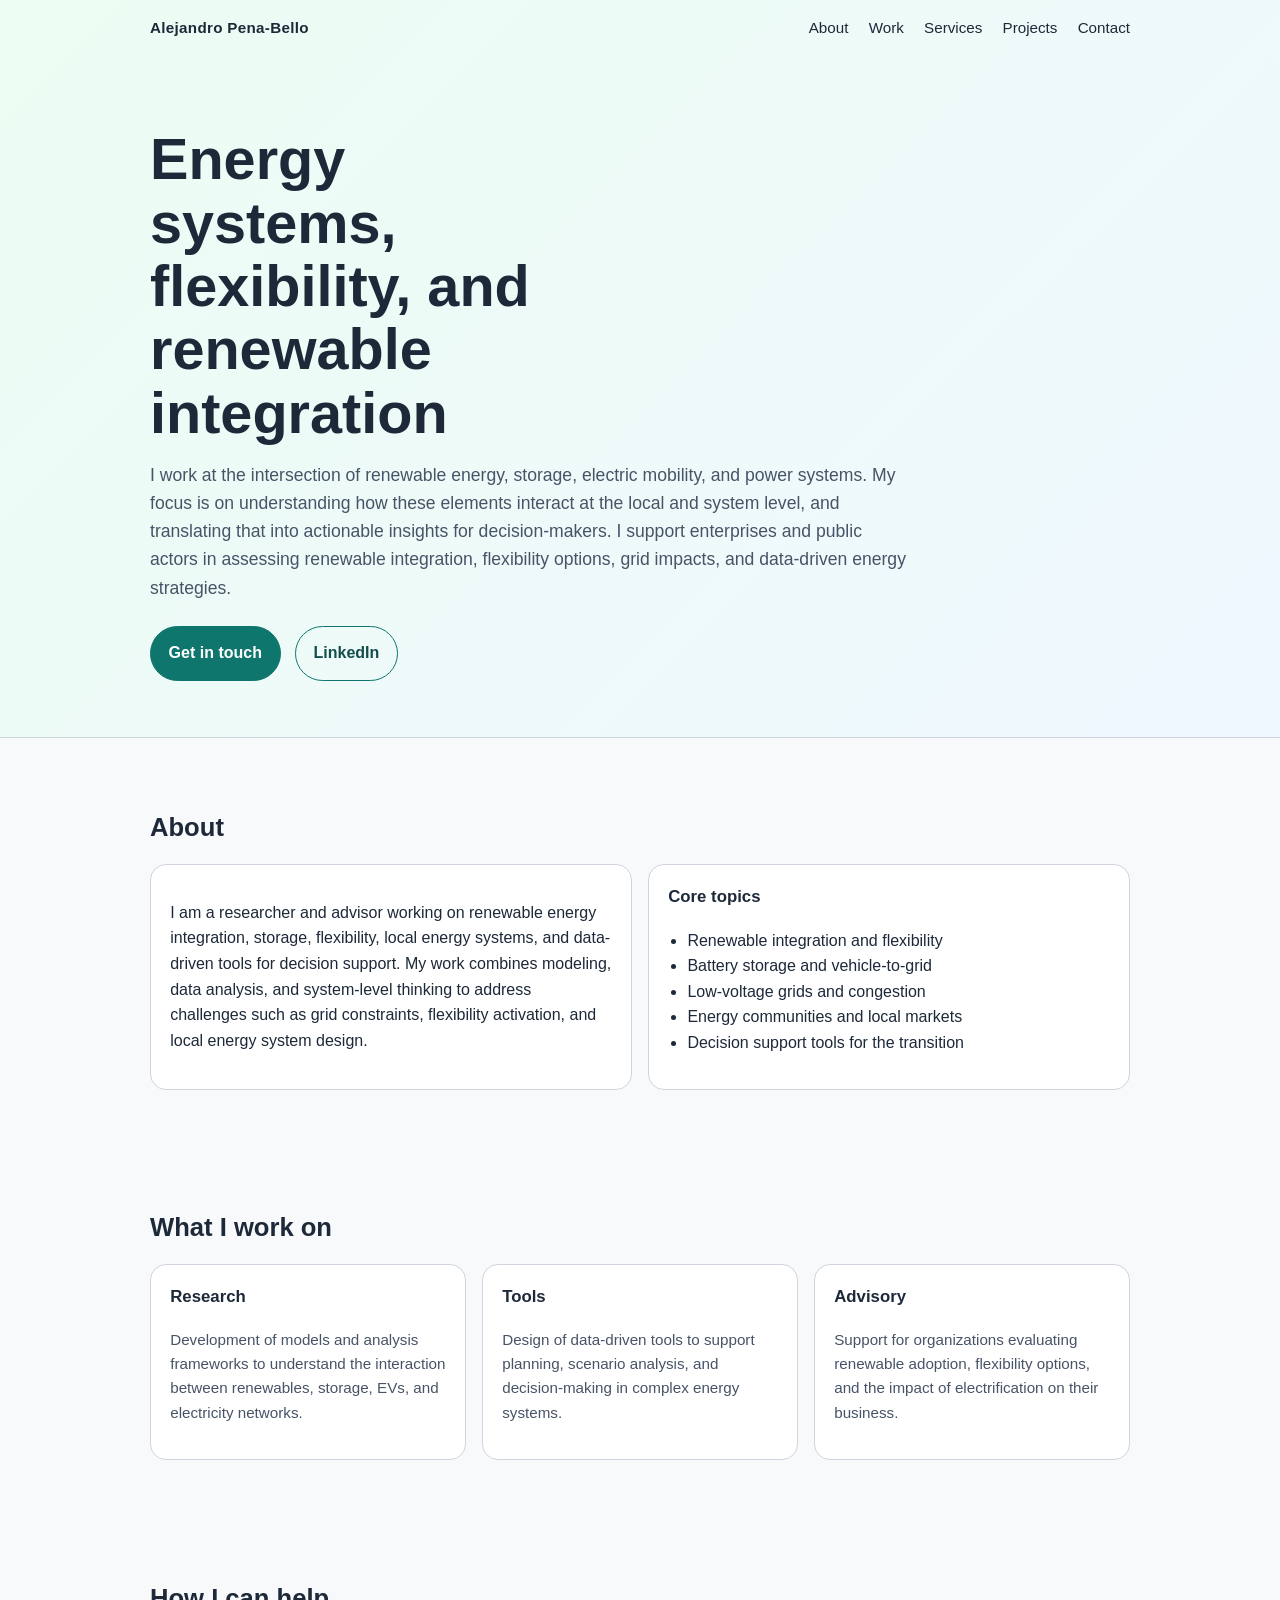
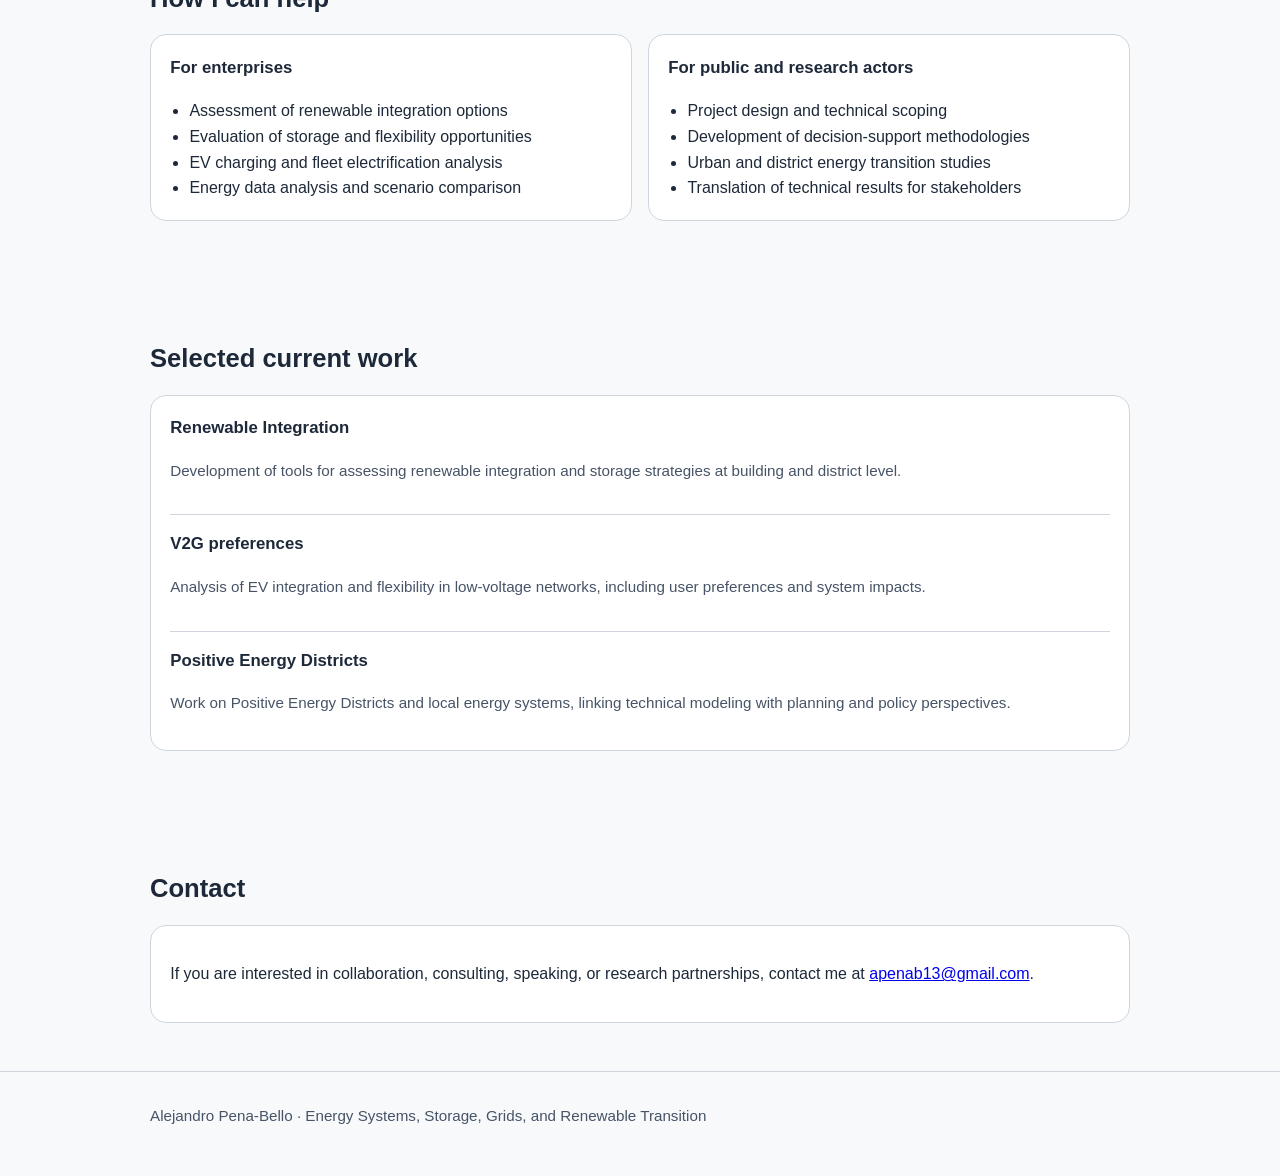
==== index.html @ ea843ada "Update homepage with professional positioning" ====
<!DOCTYPE html>
<html lang="en">
<head>
  <meta charset="UTF-8" />
  <meta name="viewport" content="width=device-width, initial-scale=1.0" />
  <title>Alejandro Pena-Bello | Energy Systems & Renewable Transition</title>
  <meta name="description" content="Research, advisory, and consulting on renewable energy systems, storage, flexibility, and grid integration." />
  <style>
    :root {
      --bg: #f7f9fb;
      --text: #1d2939;
      --muted: #475467;
      --line: #d0d5dd;
      --card: #ffffff;
      --accent: #0f766e;
      --accent-2: #134e4a;
      --max: 980px;
    }
    * { box-sizing: border-box; }
    body {
      margin: 0;
      font-family: Arial, Helvetica, sans-serif;
      background: var(--bg);
      color: var(--text);
      line-height: 1.6;
    }
    .wrap {
      width: min(var(--max), calc(100% - 2rem));
      margin: 0 auto;
    }
    header {
      background: linear-gradient(135deg, #ecfdf3 0%, #eff8ff 100%);
      border-bottom: 1px solid var(--line);
    }
    nav {
      display: flex;
      justify-content: space-between;
      align-items: center;
      padding: 1rem 0;
      font-size: 0.95rem;
    }
    nav a {
      color: var(--text);
      text-decoration: none;
      margin-left: 1rem;
    }
    .brand {
      font-weight: 700;
      letter-spacing: 0.02em;
    }
    .hero {
      padding: 4.5rem 0 3.5rem;
    }
    .hero h1 {
      font-size: clamp(2rem, 5vw, 3.6rem);
      line-height: 1.1;
      margin: 0 0 1rem;
      max-width: 12ch;
    }
    .hero p {
      font-size: 1.1rem;
      max-width: 760px;
      color: var(--muted);
      margin: 0 0 1.5rem;
    }
    .cta {
      display: flex;
      gap: 0.9rem;
      flex-wrap: wrap;
    }
    .btn {
      display: inline-block;
      padding: 0.85rem 1.1rem;
      border-radius: 999px;
      text-decoration: none;
      border: 1px solid var(--accent);
      font-weight: 600;
    }
    .btn.primary {
      background: var(--accent);
      color: white;
    }
    .btn.secondary {
      color: var(--accent-2);
      background: transparent;
    }
    section {
      padding: 3rem 0;
    }
    h2 {
      font-size: 1.6rem;
      margin-bottom: 1rem;
    }
    .grid {
      display: grid;
      gap: 1rem;
    }
    .grid-3 {
      grid-template-columns: repeat(auto-fit, minmax(230px, 1fr));
    }
    .grid-2 {
      grid-template-columns: repeat(auto-fit, minmax(280px, 1fr));
    }
    .card {
      background: var(--card);
      border: 1px solid var(--line);
      border-radius: 16px;
      padding: 1.2rem;
    }
    .card h3 {
      margin-top: 0;
      font-size: 1.05rem;
    }
    .small {
      color: var(--muted);
      font-size: 0.95rem;
    }
    ul {
      padding-left: 1.2rem;
      margin: 0.6rem 0 0;
    }
    .project {
      padding-bottom: 1rem;
      border-bottom: 1px solid var(--line);
      margin-bottom: 1rem;
    }
    .project:last-child {
      border-bottom: none;
      margin-bottom: 0;
      padding-bottom: 0;
    }
    footer {
      border-top: 1px solid var(--line);
      padding: 2rem 0 3rem;
      color: var(--muted);
      font-size: 0.95rem;
    }
    @media (max-width: 640px) {
      nav {
        flex-direction: column;
        align-items: flex-start;
        gap: 0.5rem;
      }
      nav a {
        margin-left: 0;
        margin-right: 1rem;
      }
    }
  </style>
</head>
<body>
  <header>
    <div class="wrap">
      <nav>
        <div class="brand">Alejandro Pena-Bello</div>
        <div>
          <a href="#about">About</a>
          <a href="#work">Work</a>
          <a href="#services">Services</a>
          <a href="#projects">Projects</a>
          <a href="#contact">Contact</a>
        </div>
      </nav>
      <div class="hero">
        <h1>Energy systems, flexibility, and renewable integration</h1>
        <p>
          I work at the intersection of renewable energy, storage, electric mobility, and power systems. 
          My focus is on understanding how these elements interact at the local and system level, 
          and translating that into actionable insights for decision-makers. I support enterprises 
          and public actors in assessing renewable integration, flexibility options, grid impacts, 
          and data-driven energy strategies.
        </p>
        <div class="cta">
          <a class="btn primary" href="mailto:apenab13@gmail.com">Get in touch</a>
          <a class="btn secondary" href="https://www.linkedin.com" target="_blank" rel="noopener noreferrer">LinkedIn</a>
        </div>
      </div>
    </div>
  </header>

  <main class="wrap">
    <section id="about">
      <h2>About</h2>
      <div class="grid grid-2">
        <div class="card">
          <p>
            I am a researcher and advisor working on renewable energy integration, storage,
            flexibility, local energy systems, and data-driven tools for decision support.
            My work combines modeling, data analysis, and system-level thinking to address 
            challenges such as grid constraints, flexibility activation, and local energy system design.
          </p>
        </div>
        <div class="card">
          <h3>Core topics</h3>
          <ul>
            <li>Renewable integration and flexibility</li>
            <li>Battery storage and vehicle-to-grid</li>
            <li>Low-voltage grids and congestion</li>
            <li>Energy communities and local markets</li>
            <li>Decision support tools for the transition</li>
          </ul>
        </div>
      </div>
    </section>

    <section id="work">
      <h2>What I work on</h2>
      <div class="grid grid-3">
        <div class="card">
          <h3>Research</h3>
          <p class="small">Development of models and analysis frameworks to understand the interaction between renewables, storage, EVs, and electricity networks.</p>
        </div>
        <div class="card">
          <h3>Tools</h3>
          <p class="small">Design of data-driven tools to support planning, scenario analysis, and decision-making in complex energy systems.</p>
        </div>
        <div class="card">
          <h3>Advisory</h3>
          <p class="small">Support for organizations evaluating renewable adoption, flexibility options, and the impact of electrification on their business.</p>
        </div>
      </div>
    </section>

    <section id="services">
      <h2>How I can help</h2>
      <div class="grid grid-2">
        <div class="card">
          <h3>For enterprises</h3>
          <ul>
            <li>Assessment of renewable integration options</li>
            <li>Evaluation of storage and flexibility opportunities  </li>
            <li>EV charging and fleet electrification analysis</li>
            <li>Energy data analysis and scenario comparison </li>
          </ul>
        </div>
        <div class="card">
          <h3>For public and research actors</h3>
          <ul>
            <li>Project design and technical scoping</li>
            <li>Development of decision-support methodologies </li>
            <li>Urban and district energy transition studies</li>
            <li>Translation of technical results for stakeholders  </li>
          </ul>
        </div>
      </div>
    </section>

    <section id="projects">
      <h2>Selected current work</h2>
      <div class="card">
        <div class="project">
          <h3>Renewable Integration</h3>
          <p class="small">Development of tools for assessing renewable integration and storage strategies at building and district level.</p>
        </div>
        <div class="project">
          <h3>V2G preferences</h3>
          <p class="small">Analysis of EV integration and flexibility in low-voltage networks, including user preferences and system impacts.</p>
        </div>
        <div class="project">
          <h3>Positive Energy Districts</h3>
          <p class="small">Work on Positive Energy Districts and local energy systems, linking technical modeling with planning and policy perspectives.</p>
        </div>
      </div>
    </section>

    <section id="contact">
      <h2>Contact</h2>
      <div class="card">
        <p>
          If you are interested in collaboration, consulting, speaking, or research partnerships,
          contact me at <a href="mailto:apenab13@gmail.com">apenab13@gmail.com</a>.
        </p>
      </div>
    </section>
  </main>

  <footer>
    <div class="wrap">
      <div>Alejandro Pena-Bello · Energy Systems, Storage, Grids, and Renewable Transition</div>
    </div>
  </footer>
</body>
</html>
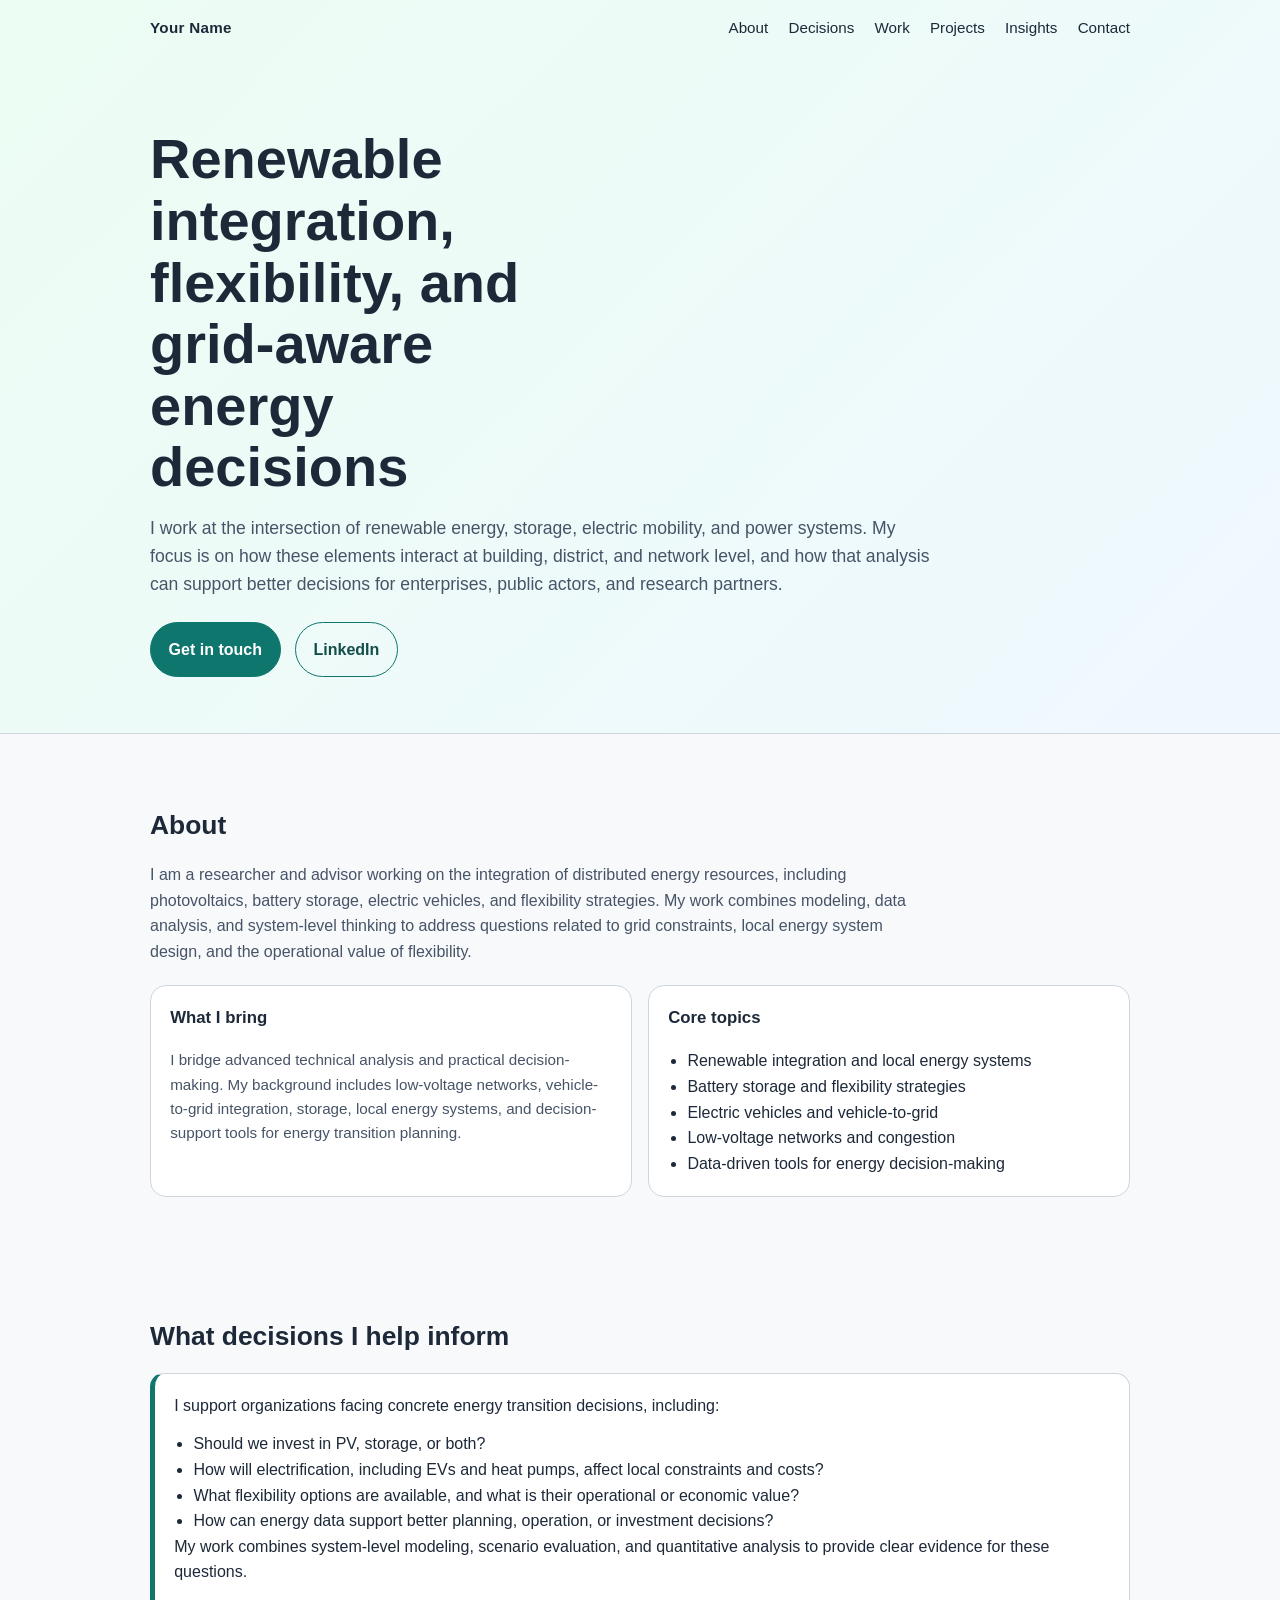
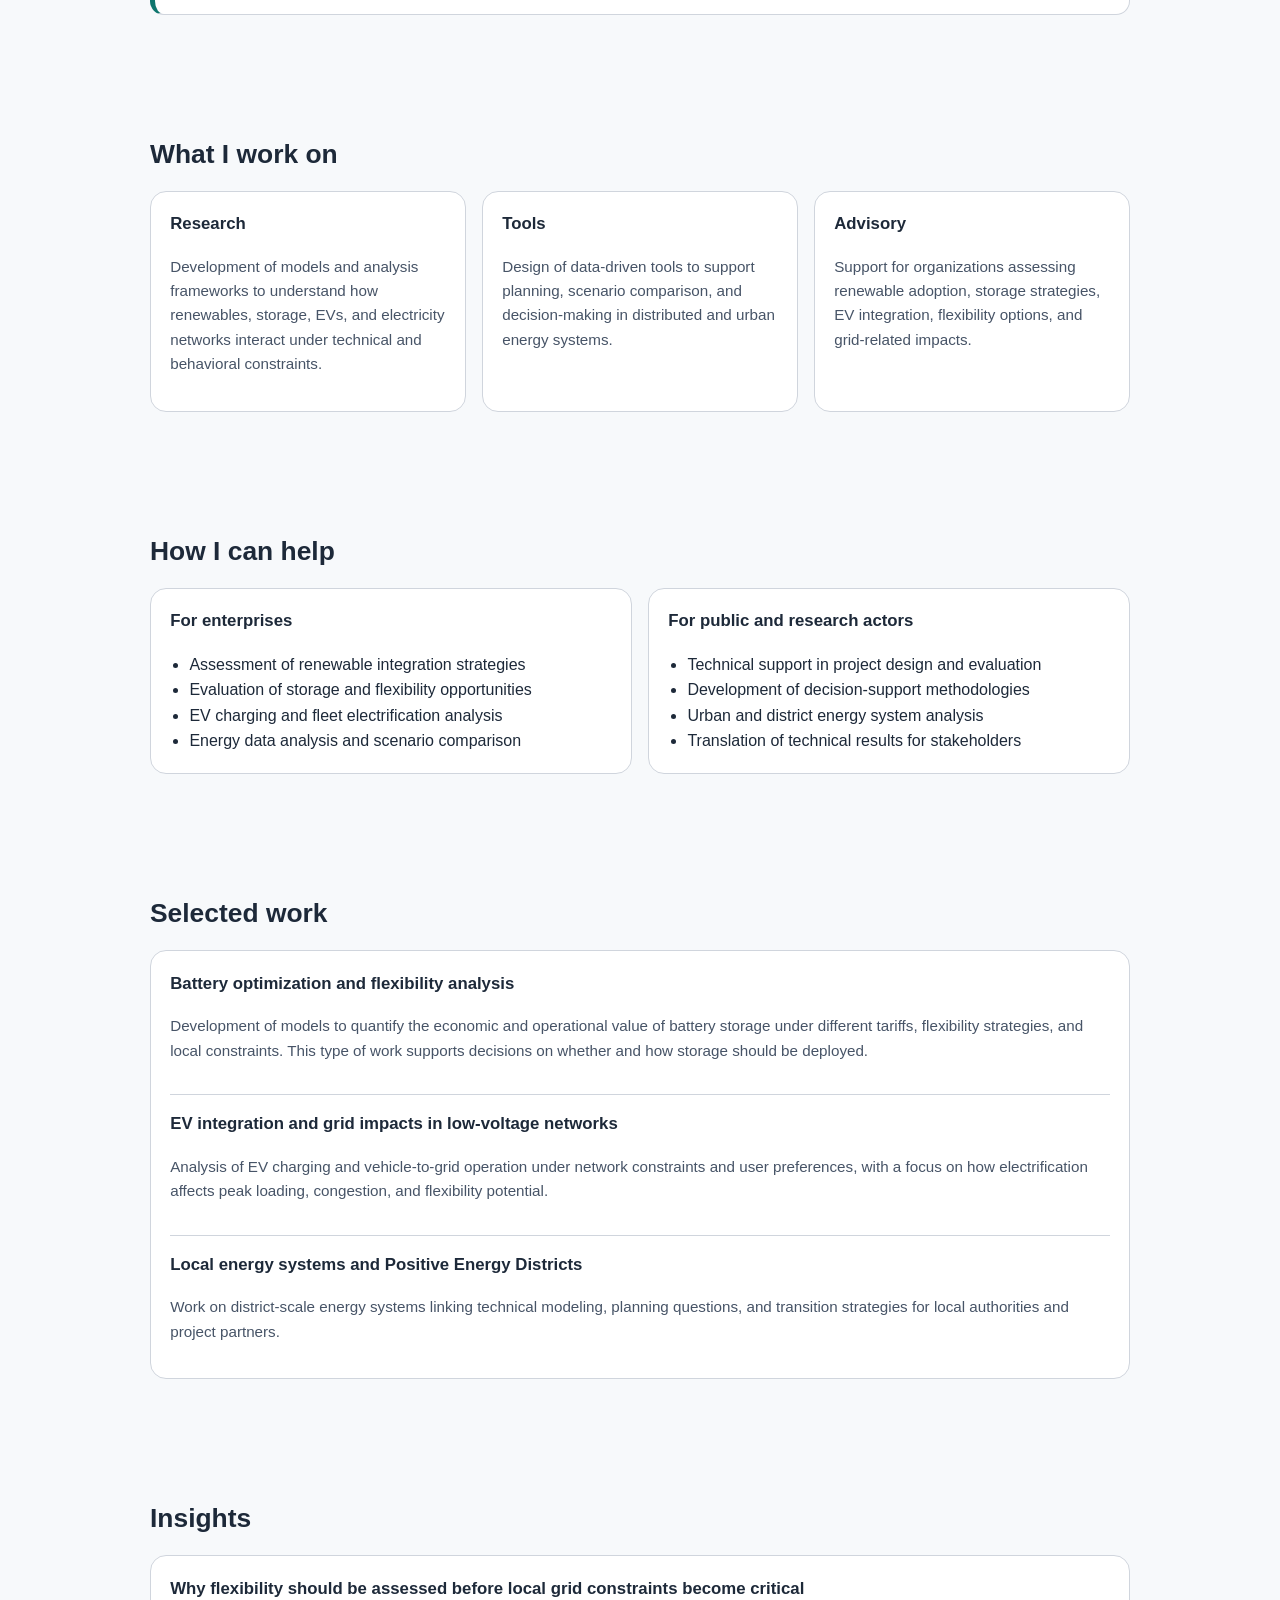
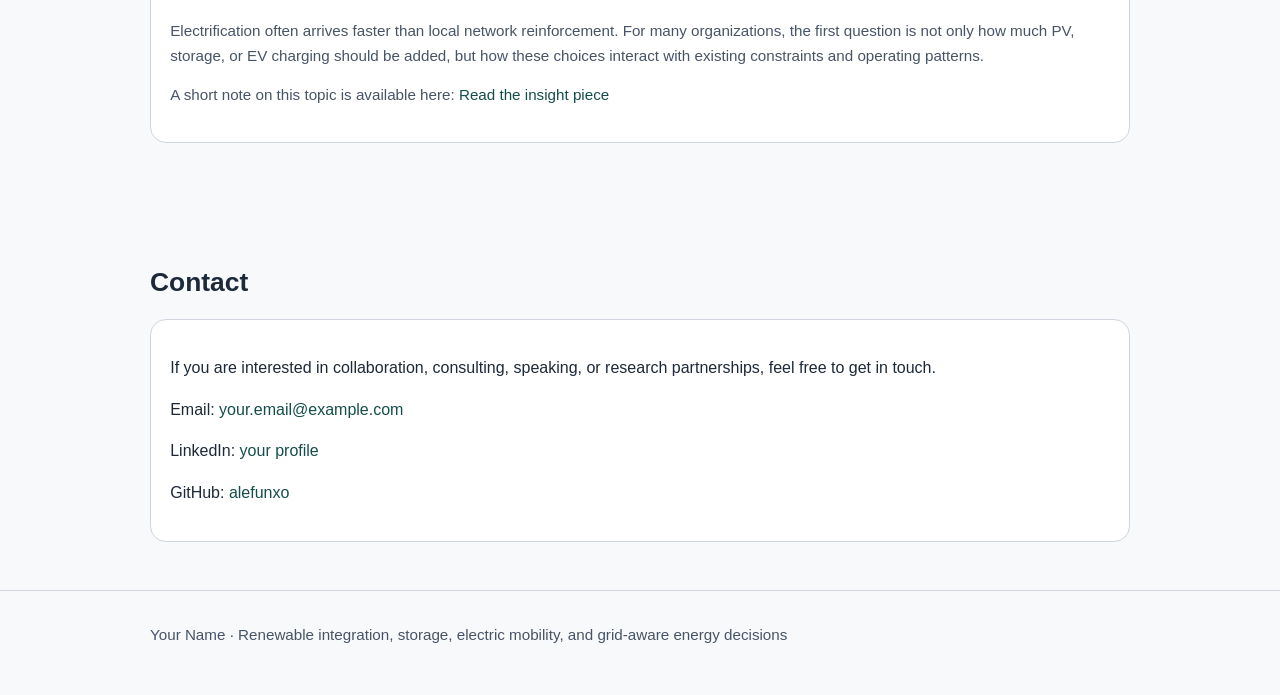
==== commit 924c711e: "Refine homepage and add first insight page" ====
--- a/index.html
+++ b/index.html
@@ -3,8 +3,11 @@
 <head>
   <meta charset="UTF-8" />
   <meta name="viewport" content="width=device-width, initial-scale=1.0" />
-  <title>Alejandro Pena-Bello | Energy Systems & Renewable Transition</title>
-  <meta name="description" content="Research, advisory, and consulting on renewable energy systems, storage, flexibility, and grid integration." />
+  <title>Your Name | Renewable Integration, Flexibility, and Grid-Aware Energy Decisions</title>
+  <meta
+    name="description"
+    content="Research, advisory, and applied analysis on renewable integration, storage, electric mobility, flexibility, and grid-aware energy decisions."
+  />
   <style>
     :root {
       --bg: #f7f9fb;
@@ -17,6 +20,7 @@
       --max: 980px;
     }
     * { box-sizing: border-box; }
+    html { scroll-behavior: smooth; }
     body {
       margin: 0;
       font-family: Arial, Helvetica, sans-serif;
@@ -44,6 +48,7 @@
       text-decoration: none;
       margin-left: 1rem;
     }
+    nav a:hover { color: var(--accent); }
     .brand {
       font-weight: 700;
       letter-spacing: 0.02em;
@@ -52,14 +57,14 @@
       padding: 4.5rem 0 3.5rem;
     }
     .hero h1 {
-      font-size: clamp(2rem, 5vw, 3.6rem);
+      font-size: clamp(2rem, 5vw, 3.5rem);
       line-height: 1.1;
       margin: 0 0 1rem;
-      max-width: 12ch;
+      max-width: 13ch;
     }
     .hero p {
       font-size: 1.1rem;
-      max-width: 760px;
+      max-width: 780px;
       color: var(--muted);
       margin: 0 0 1.5rem;
     }
@@ -75,21 +80,34 @@
       text-decoration: none;
       border: 1px solid var(--accent);
       font-weight: 600;
+      transition: 0.2s ease;
     }
     .btn.primary {
       background: var(--accent);
       color: white;
     }
+    .btn.primary:hover {
+      background: var(--accent-2);
+      border-color: var(--accent-2);
+    }
     .btn.secondary {
       color: var(--accent-2);
       background: transparent;
     }
+    .btn.secondary:hover {
+      background: #ecfdf3;
+    }
     section {
       padding: 3rem 0;
     }
     h2 {
-      font-size: 1.6rem;
+      font-size: 1.65rem;
       margin-bottom: 1rem;
+    }
+    .intro {
+      max-width: 760px;
+      color: var(--muted);
+      margin-bottom: 1.25rem;
     }
     .grid {
       display: grid;
@@ -128,6 +146,30 @@
       border-bottom: none;
       margin-bottom: 0;
       padding-bottom: 0;
+    }
+    .highlight-box {
+      background: #ffffff;
+      border: 1px solid var(--line);
+      border-left: 5px solid var(--accent);
+      border-radius: 14px;
+      padding: 1.2rem 1.2rem 1rem;
+    }
+    .highlight-box p {
+      margin-top: 0;
+      margin-bottom: 0.8rem;
+    }
+    .contact-list a,
+    .project a,
+    .card a,
+    footer a {
+      color: var(--accent-2);
+      text-decoration: none;
+    }
+    .contact-list a:hover,
+    .project a:hover,
+    .card a:hover,
+    footer a:hover {
+      text-decoration: underline;
     }
     footer {
       border-top: 1px solid var(--line);
@@ -152,27 +194,27 @@
   <header>
     <div class="wrap">
       <nav>
-        <div class="brand">Alejandro Pena-Bello</div>
+        <div class="brand">Your Name</div>
         <div>
           <a href="#about">About</a>
+          <a href="#decisions">Decisions</a>
           <a href="#work">Work</a>
-          <a href="#services">Services</a>
           <a href="#projects">Projects</a>
+          <a href="#insights">Insights</a>
           <a href="#contact">Contact</a>
         </div>
       </nav>
+
       <div class="hero">
-        <h1>Energy systems, flexibility, and renewable integration</h1>
+        <h1>Renewable integration, flexibility, and grid-aware energy decisions</h1>
         <p>
-          I work at the intersection of renewable energy, storage, electric mobility, and power systems. 
-          My focus is on understanding how these elements interact at the local and system level, 
-          and translating that into actionable insights for decision-makers. I support enterprises 
-          and public actors in assessing renewable integration, flexibility options, grid impacts, 
-          and data-driven energy strategies.
+          I work at the intersection of renewable energy, storage, electric mobility, and power systems.
+          My focus is on how these elements interact at building, district, and network level, and how
+          that analysis can support better decisions for enterprises, public actors, and research partners.
         </p>
         <div class="cta">
-          <a class="btn primary" href="mailto:apenab13@gmail.com">Get in touch</a>
-          <a class="btn secondary" href="https://www.linkedin.com" target="_blank" rel="noopener noreferrer">LinkedIn</a>
+          <a class="btn primary" href="mailto:your.email@example.com">Get in touch</a>
+          <a class="btn secondary" href="https://www.linkedin.com/" target="_blank" rel="noopener noreferrer">LinkedIn</a>
         </div>
       </div>
     </div>
@@ -181,25 +223,48 @@
   <main class="wrap">
     <section id="about">
       <h2>About</h2>
+      <p class="intro">
+        I am a researcher and advisor working on the integration of distributed energy resources,
+        including photovoltaics, battery storage, electric vehicles, and flexibility strategies.
+        My work combines modeling, data analysis, and system-level thinking to address questions
+        related to grid constraints, local energy system design, and the operational value of flexibility.
+      </p>
       <div class="grid grid-2">
         <div class="card">
-          <p>
-            I am a researcher and advisor working on renewable energy integration, storage,
-            flexibility, local energy systems, and data-driven tools for decision support.
-            My work combines modeling, data analysis, and system-level thinking to address 
-            challenges such as grid constraints, flexibility activation, and local energy system design.
+          <h3>What I bring</h3>
+          <p class="small">
+            I bridge advanced technical analysis and practical decision-making. My background includes
+            low-voltage networks, vehicle-to-grid integration, storage, local energy systems, and
+            decision-support tools for energy transition planning.
           </p>
         </div>
         <div class="card">
           <h3>Core topics</h3>
           <ul>
-            <li>Renewable integration and flexibility</li>
-            <li>Battery storage and vehicle-to-grid</li>
-            <li>Low-voltage grids and congestion</li>
-            <li>Energy communities and local markets</li>
-            <li>Decision support tools for the transition</li>
+            <li>Renewable integration and local energy systems</li>
+            <li>Battery storage and flexibility strategies</li>
+            <li>Electric vehicles and vehicle-to-grid</li>
+            <li>Low-voltage networks and congestion</li>
+            <li>Data-driven tools for energy decision-making</li>
           </ul>
         </div>
+      </div>
+    </section>
+
+    <section id="decisions">
+      <h2>What decisions I help inform</h2>
+      <div class="highlight-box">
+        <p>I support organizations facing concrete energy transition decisions, including:</p>
+        <ul>
+          <li>Should we invest in PV, storage, or both?</li>
+          <li>How will electrification, including EVs and heat pumps, affect local constraints and costs?</li>
+          <li>What flexibility options are available, and what is their operational or economic value?</li>
+          <li>How can energy data support better planning, operation, or investment decisions?</li>
+        </ul>
+        <p>
+          My work combines system-level modeling, scenario evaluation, and quantitative analysis to
+          provide clear evidence for these questions.
+        </p>
       </div>
     </section>
 
@@ -208,15 +273,24 @@
       <div class="grid grid-3">
         <div class="card">
           <h3>Research</h3>
-          <p class="small">Development of models and analysis frameworks to understand the interaction between renewables, storage, EVs, and electricity networks.</p>
+          <p class="small">
+            Development of models and analysis frameworks to understand how renewables, storage,
+            EVs, and electricity networks interact under technical and behavioral constraints.
+          </p>
         </div>
         <div class="card">
           <h3>Tools</h3>
-          <p class="small">Design of data-driven tools to support planning, scenario analysis, and decision-making in complex energy systems.</p>
+          <p class="small">
+            Design of data-driven tools to support planning, scenario comparison, and decision-making
+            in distributed and urban energy systems.
+          </p>
         </div>
         <div class="card">
           <h3>Advisory</h3>
-          <p class="small">Support for organizations evaluating renewable adoption, flexibility options, and the impact of electrification on their business.</p>
+          <p class="small">
+            Support for organizations assessing renewable adoption, storage strategies, EV integration,
+            flexibility options, and grid-related impacts.
+          </p>
         </div>
       </div>
     </section>
@@ -227,57 +301,87 @@
         <div class="card">
           <h3>For enterprises</h3>
           <ul>
-            <li>Assessment of renewable integration options</li>
-            <li>Evaluation of storage and flexibility opportunities  </li>
+            <li>Assessment of renewable integration strategies</li>
+            <li>Evaluation of storage and flexibility opportunities</li>
             <li>EV charging and fleet electrification analysis</li>
-            <li>Energy data analysis and scenario comparison </li>
+            <li>Energy data analysis and scenario comparison</li>
           </ul>
         </div>
         <div class="card">
           <h3>For public and research actors</h3>
           <ul>
-            <li>Project design and technical scoping</li>
-            <li>Development of decision-support methodologies </li>
-            <li>Urban and district energy transition studies</li>
-            <li>Translation of technical results for stakeholders  </li>
+            <li>Technical support in project design and evaluation</li>
+            <li>Development of decision-support methodologies</li>
+            <li>Urban and district energy system analysis</li>
+            <li>Translation of technical results for stakeholders</li>
           </ul>
         </div>
       </div>
     </section>
 
     <section id="projects">
-      <h2>Selected current work</h2>
+      <h2>Selected work</h2>
       <div class="card">
         <div class="project">
-          <h3>Renewable Integration</h3>
-          <p class="small">Development of tools for assessing renewable integration and storage strategies at building and district level.</p>
+          <h3>Battery optimization and flexibility analysis</h3>
+          <p class="small">
+            Development of models to quantify the economic and operational value of battery storage
+            under different tariffs, flexibility strategies, and local constraints. This type of work
+            supports decisions on whether and how storage should be deployed.
+          </p>
         </div>
         <div class="project">
-          <h3>V2G preferences</h3>
-          <p class="small">Analysis of EV integration and flexibility in low-voltage networks, including user preferences and system impacts.</p>
+          <h3>EV integration and grid impacts in low-voltage networks</h3>
+          <p class="small">
+            Analysis of EV charging and vehicle-to-grid operation under network constraints and user
+            preferences, with a focus on how electrification affects peak loading, congestion, and
+            flexibility potential.
+          </p>
         </div>
         <div class="project">
-          <h3>Positive Energy Districts</h3>
-          <p class="small">Work on Positive Energy Districts and local energy systems, linking technical modeling with planning and policy perspectives.</p>
-        </div>
+          <h3>Local energy systems and Positive Energy Districts</h3>
+          <p class="small">
+            Work on district-scale energy systems linking technical modeling, planning questions,
+            and transition strategies for local authorities and project partners.
+          </p>
+        </div>
+      </div>
+    </section>
+
+    <section id="insights">
+      <h2>Insights</h2>
+      <div class="card">
+        <h3>Why flexibility should be assessed before local grid constraints become critical</h3>
+        <p class="small">
+          Electrification often arrives faster than local network reinforcement. For many organizations,
+          the first question is not only how much PV, storage, or EV charging should be added, but how
+          these choices interact with existing constraints and operating patterns.
+        </p>
+        <p class="small">
+          A short note on this topic is available here:
+          <a href="insight-grid-flexibility.html">Read the insight piece</a>
+        </p>
       </div>
     </section>
 
     <section id="contact">
       <h2>Contact</h2>
-      <div class="card">
+      <div class="card contact-list">
         <p>
           If you are interested in collaboration, consulting, speaking, or research partnerships,
-          contact me at <a href="mailto:apenab13@gmail.com">apenab13@gmail.com</a>.
-        </p>
+          feel free to get in touch.
+        </p>
+        <p>Email: <a href="mailto:your.email@example.com">your.email@example.com</a></p>
+        <p>LinkedIn: <a href="https://www.linkedin.com/" target="_blank" rel="noopener noreferrer">your profile</a></p>
+        <p>GitHub: <a href="https://github.com/alefunxo" target="_blank" rel="noopener noreferrer">alefunxo</a></p>
       </div>
     </section>
   </main>
 
   <footer>
     <div class="wrap">
-      <div>Alejandro Pena-Bello · Energy Systems, Storage, Grids, and Renewable Transition</div>
+      <div>Your Name · Renewable integration, storage, electric mobility, and grid-aware energy decisions</div>
     </div>
   </footer>
 </body>
-</html>
+</html>
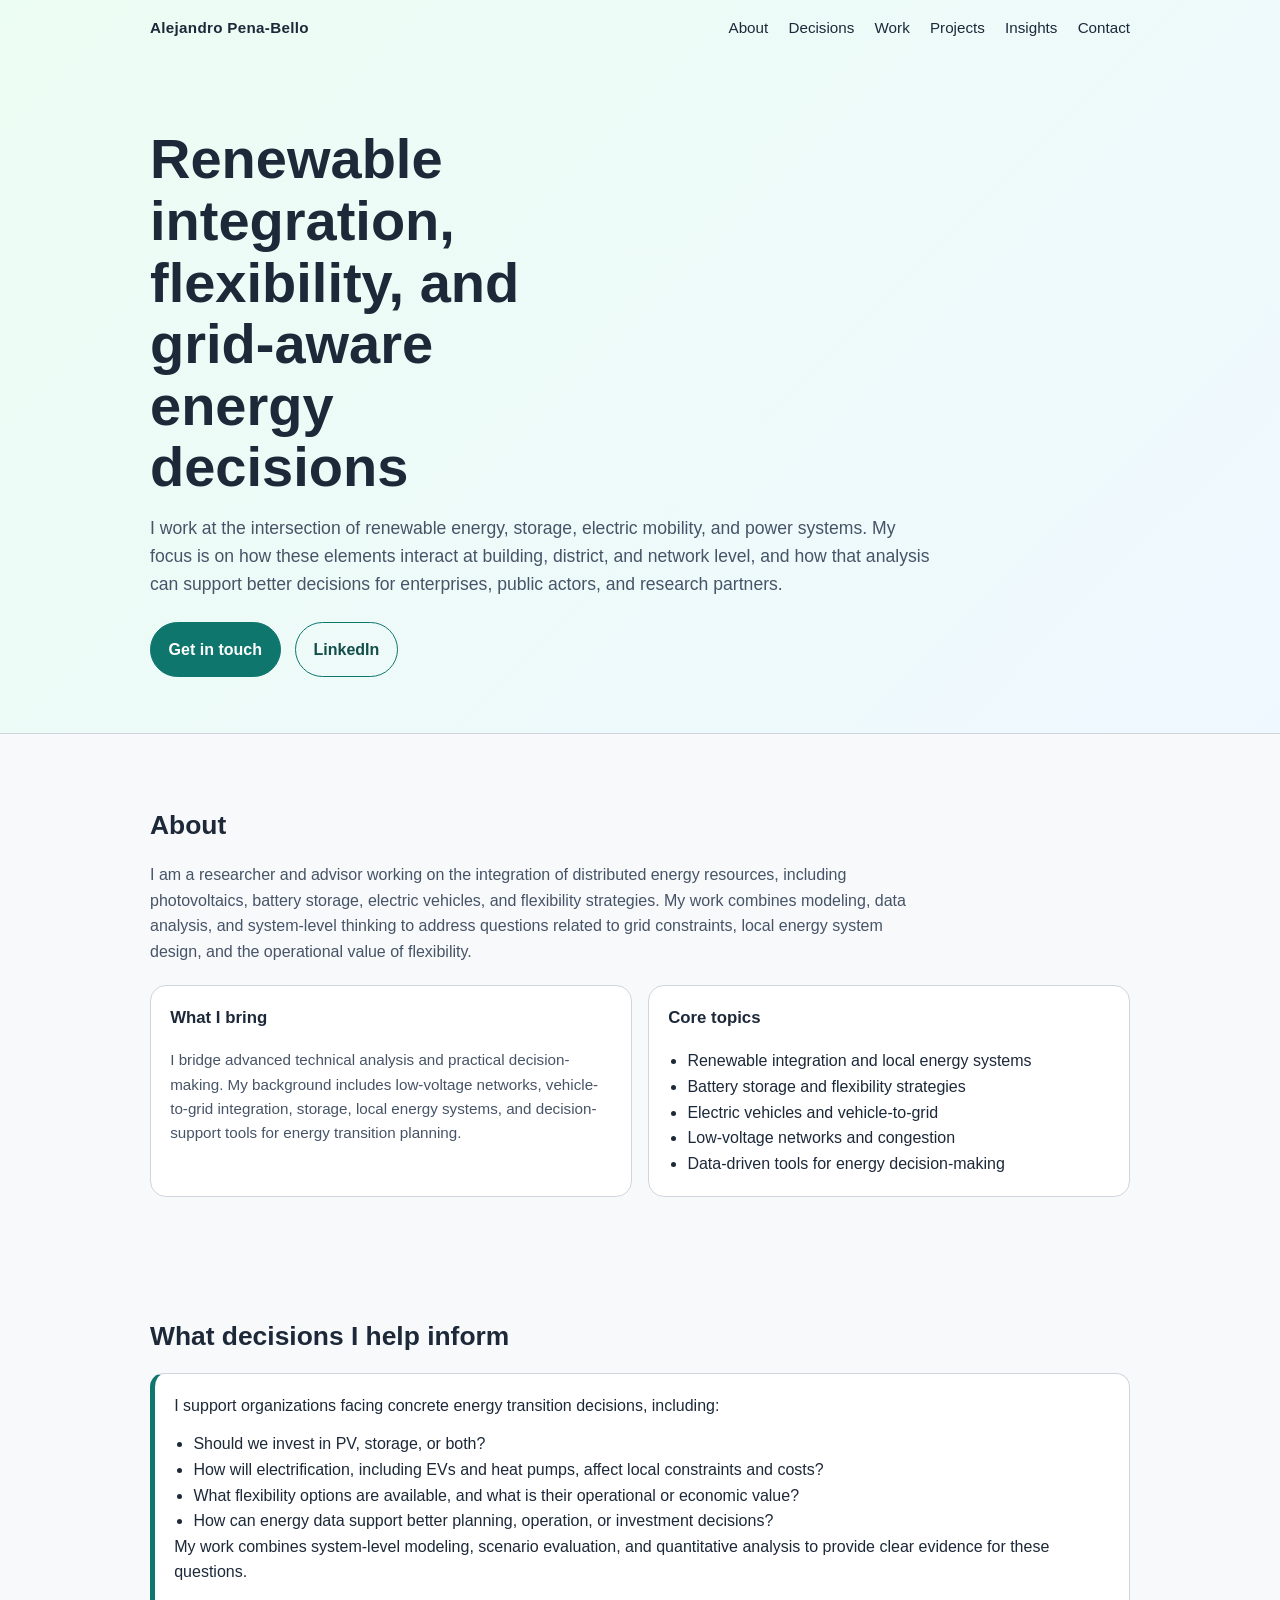
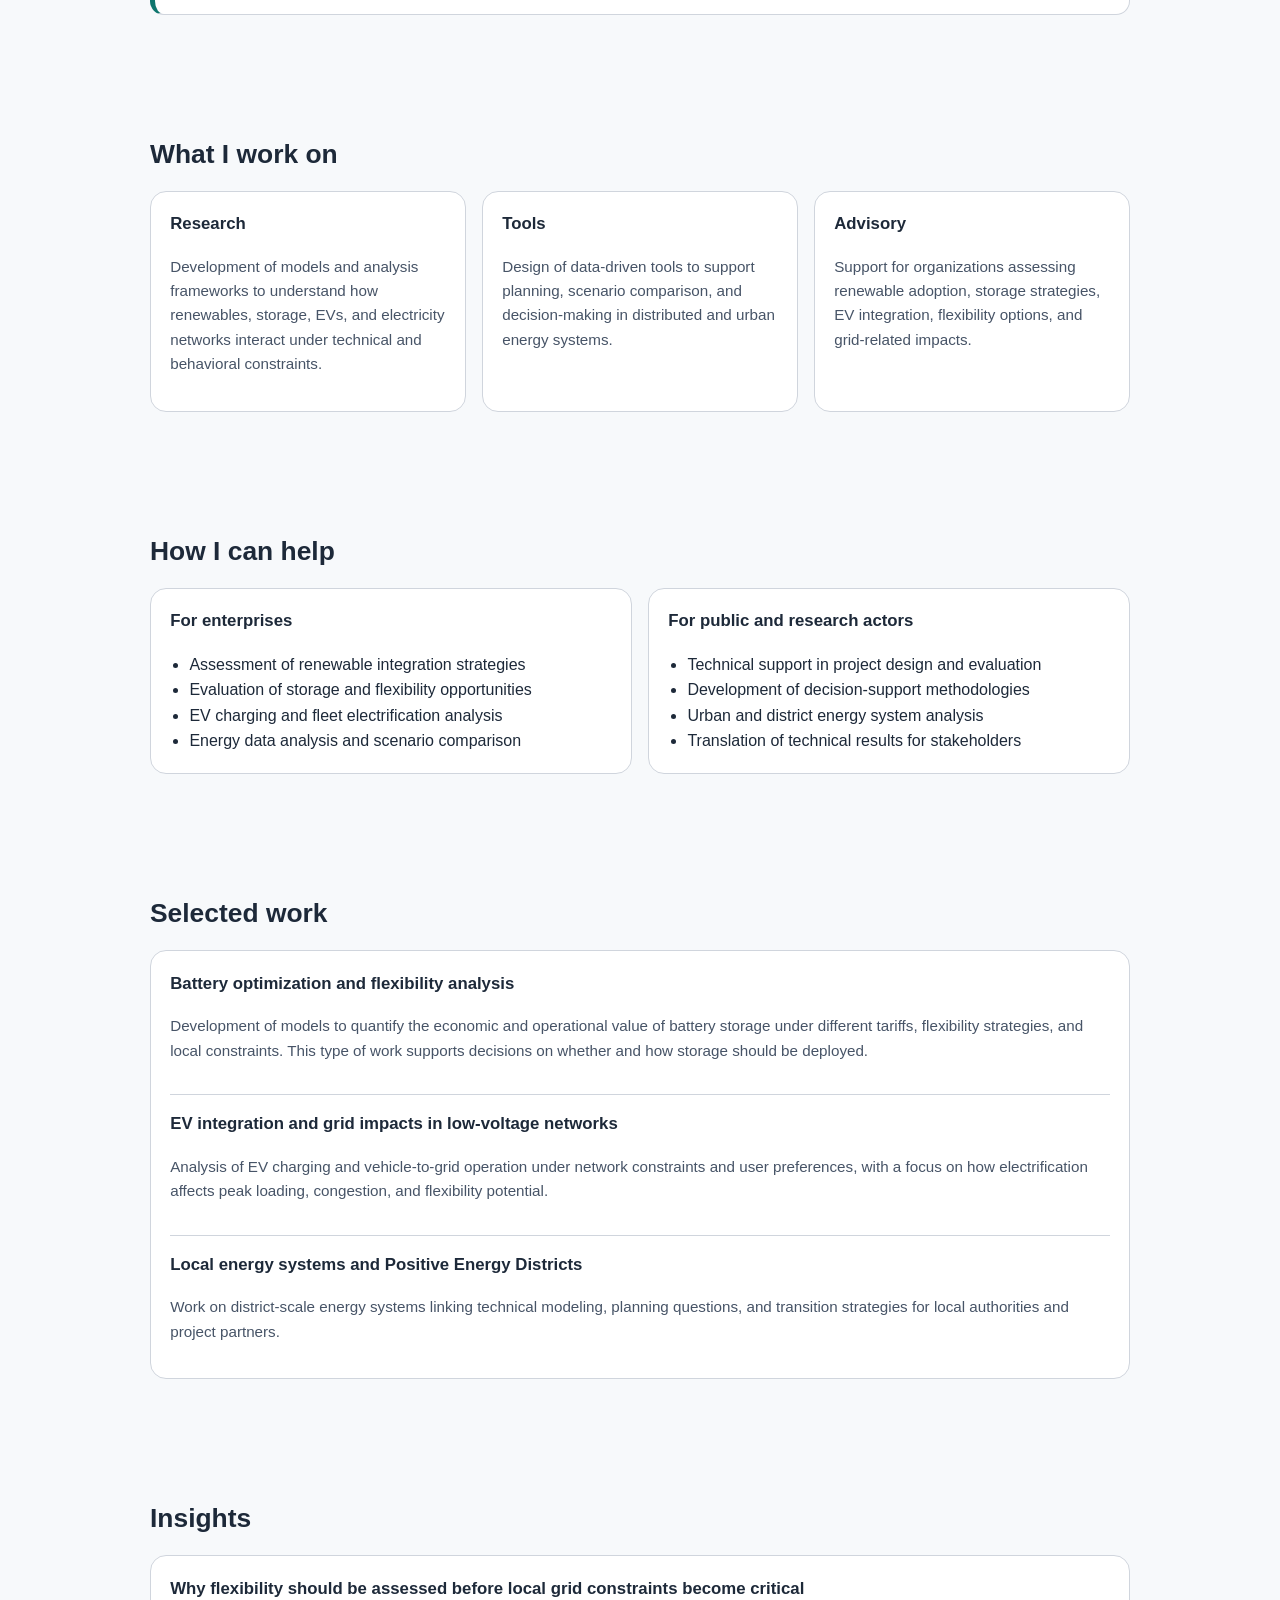
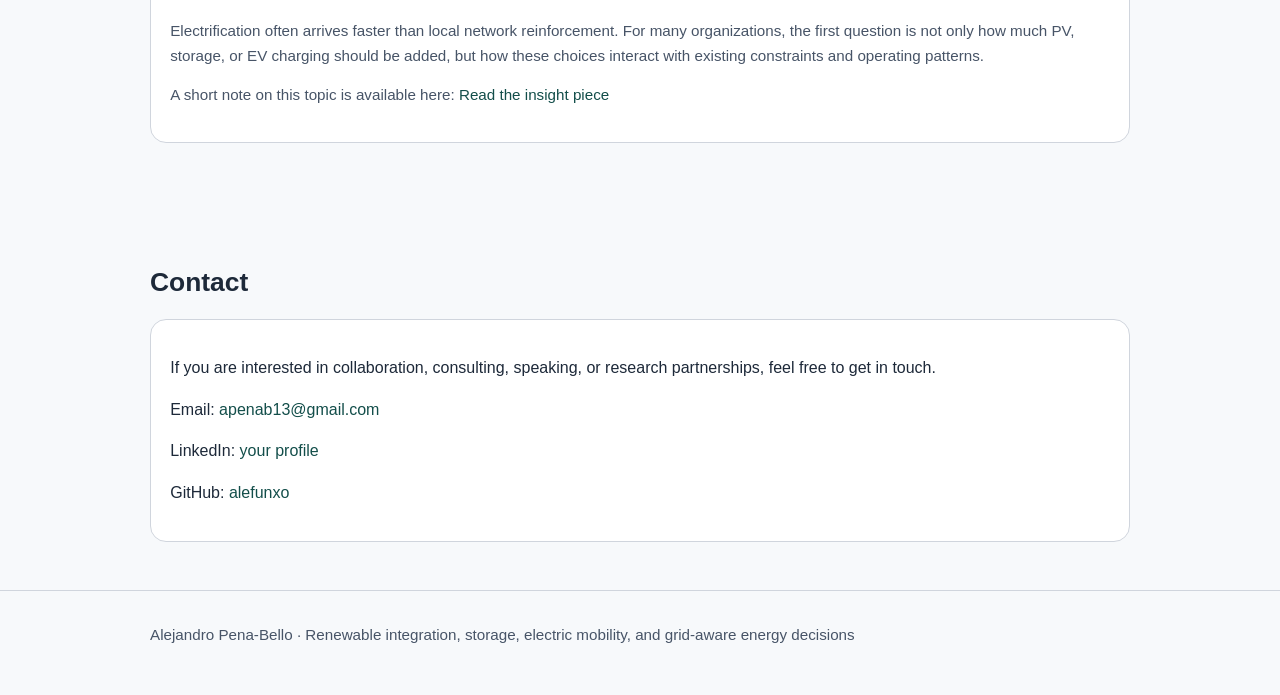
==== commit d5701004: "added personal info" ====
--- a/index.html
+++ b/index.html
@@ -3,7 +3,7 @@
 <head>
   <meta charset="UTF-8" />
   <meta name="viewport" content="width=device-width, initial-scale=1.0" />
-  <title>Your Name | Renewable Integration, Flexibility, and Grid-Aware Energy Decisions</title>
+  <title>Alejandro Pena-Bello | Renewable Integration, Flexibility, and Grid-Aware Energy Decisions</title>
   <meta
     name="description"
     content="Research, advisory, and applied analysis on renewable integration, storage, electric mobility, flexibility, and grid-aware energy decisions."
@@ -194,7 +194,7 @@
   <header>
     <div class="wrap">
       <nav>
-        <div class="brand">Your Name</div>
+        <div class="brand">Alejandro Pena-Bello</div>
         <div>
           <a href="#about">About</a>
           <a href="#decisions">Decisions</a>
@@ -213,8 +213,8 @@
           that analysis can support better decisions for enterprises, public actors, and research partners.
         </p>
         <div class="cta">
-          <a class="btn primary" href="mailto:your.email@example.com">Get in touch</a>
-          <a class="btn secondary" href="https://www.linkedin.com/" target="_blank" rel="noopener noreferrer">LinkedIn</a>
+          <a class="btn primary" href="mailto:apenab13@gmail.com">Get in touch</a>
+          <a class="btn secondary" href="https://www.linkedin.com/in/alejandro-pena-bello/" target="_blank" rel="noopener noreferrer">LinkedIn</a>
         </div>
       </div>
     </div>
@@ -371,8 +371,8 @@
           If you are interested in collaboration, consulting, speaking, or research partnerships,
           feel free to get in touch.
         </p>
-        <p>Email: <a href="mailto:your.email@example.com">your.email@example.com</a></p>
-        <p>LinkedIn: <a href="https://www.linkedin.com/" target="_blank" rel="noopener noreferrer">your profile</a></p>
+        <p>Email: <a href="mailto:apenab13@gmail.com">apenab13@gmail.com</a></p>
+        <p>LinkedIn: <a href="https://www.linkedin.com/in/alejandro-pena-bello/" target="_blank" rel="noopener noreferrer">your profile</a></p>
         <p>GitHub: <a href="https://github.com/alefunxo" target="_blank" rel="noopener noreferrer">alefunxo</a></p>
       </div>
     </section>
@@ -380,7 +380,7 @@
 
   <footer>
     <div class="wrap">
-      <div>Your Name · Renewable integration, storage, electric mobility, and grid-aware energy decisions</div>
+      <div>Alejandro Pena-Bello · Renewable integration, storage, electric mobility, and grid-aware energy decisions</div>
     </div>
   </footer>
 </body>
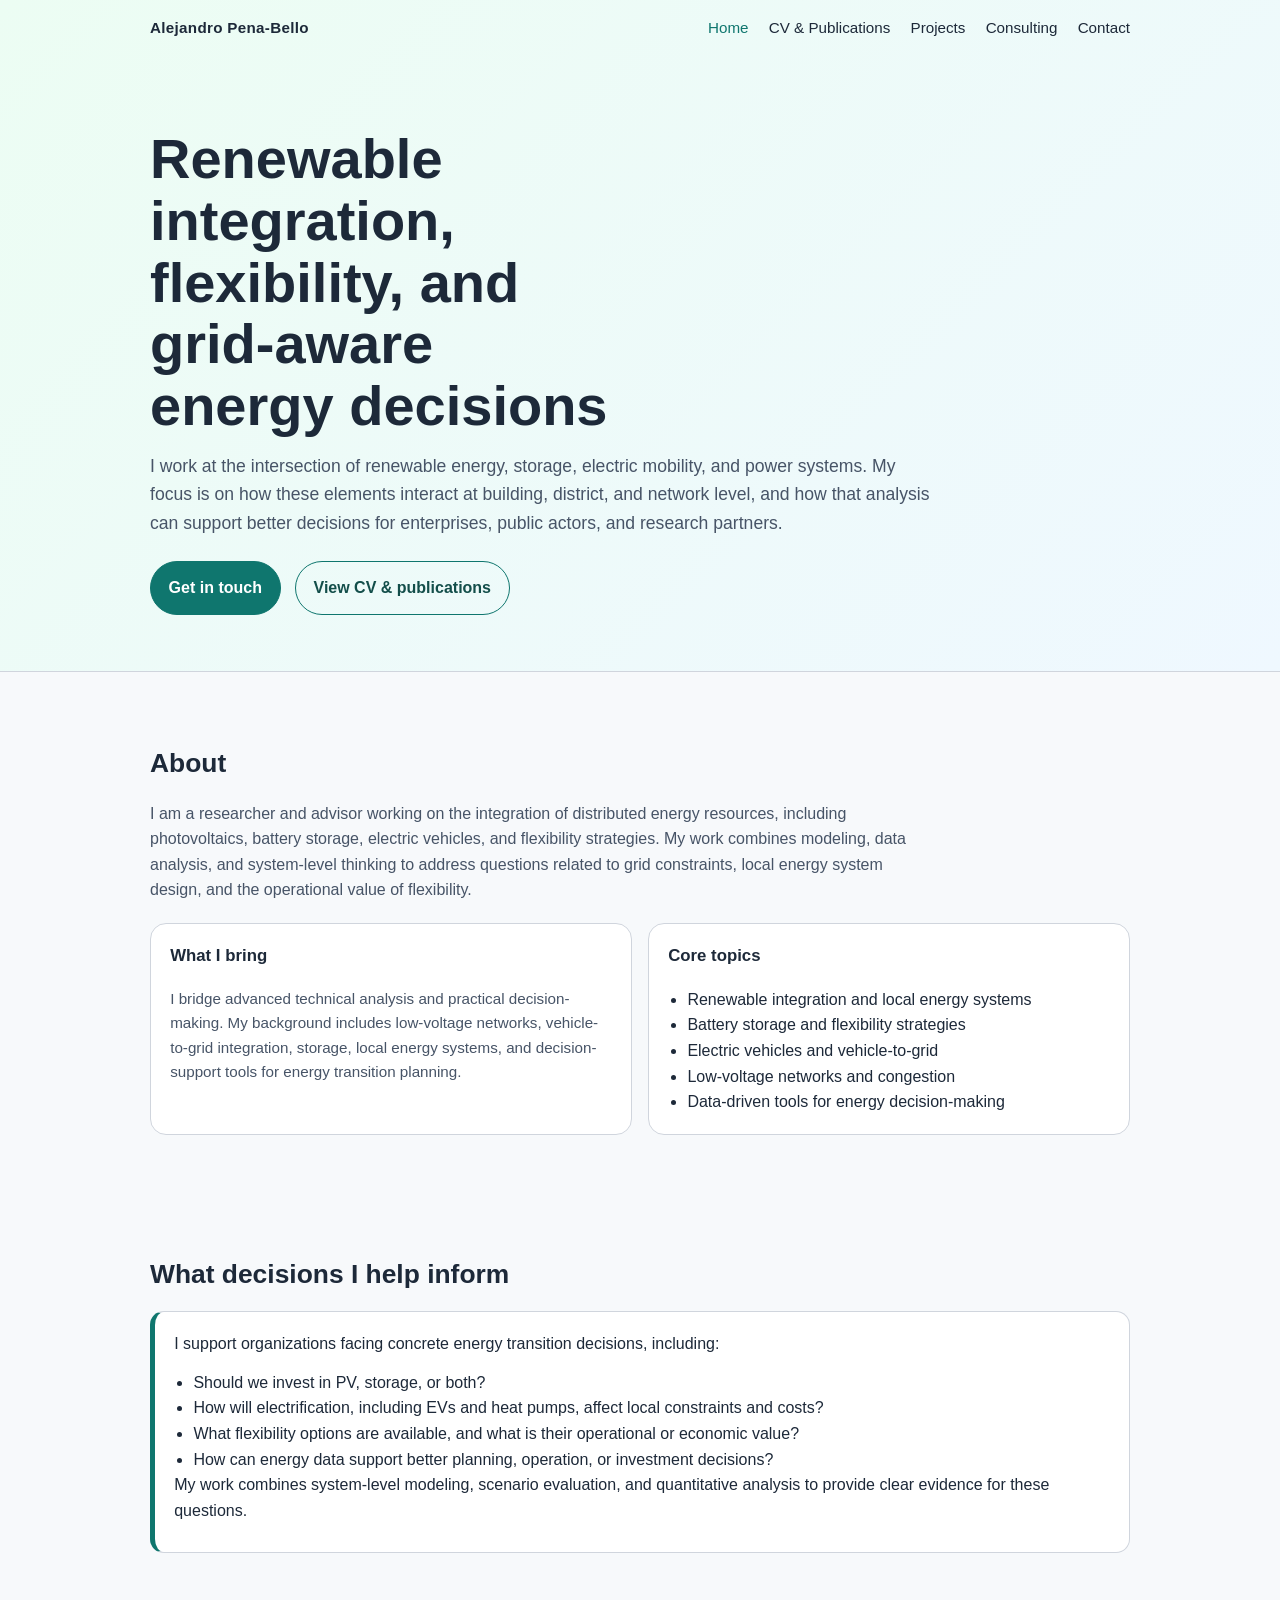
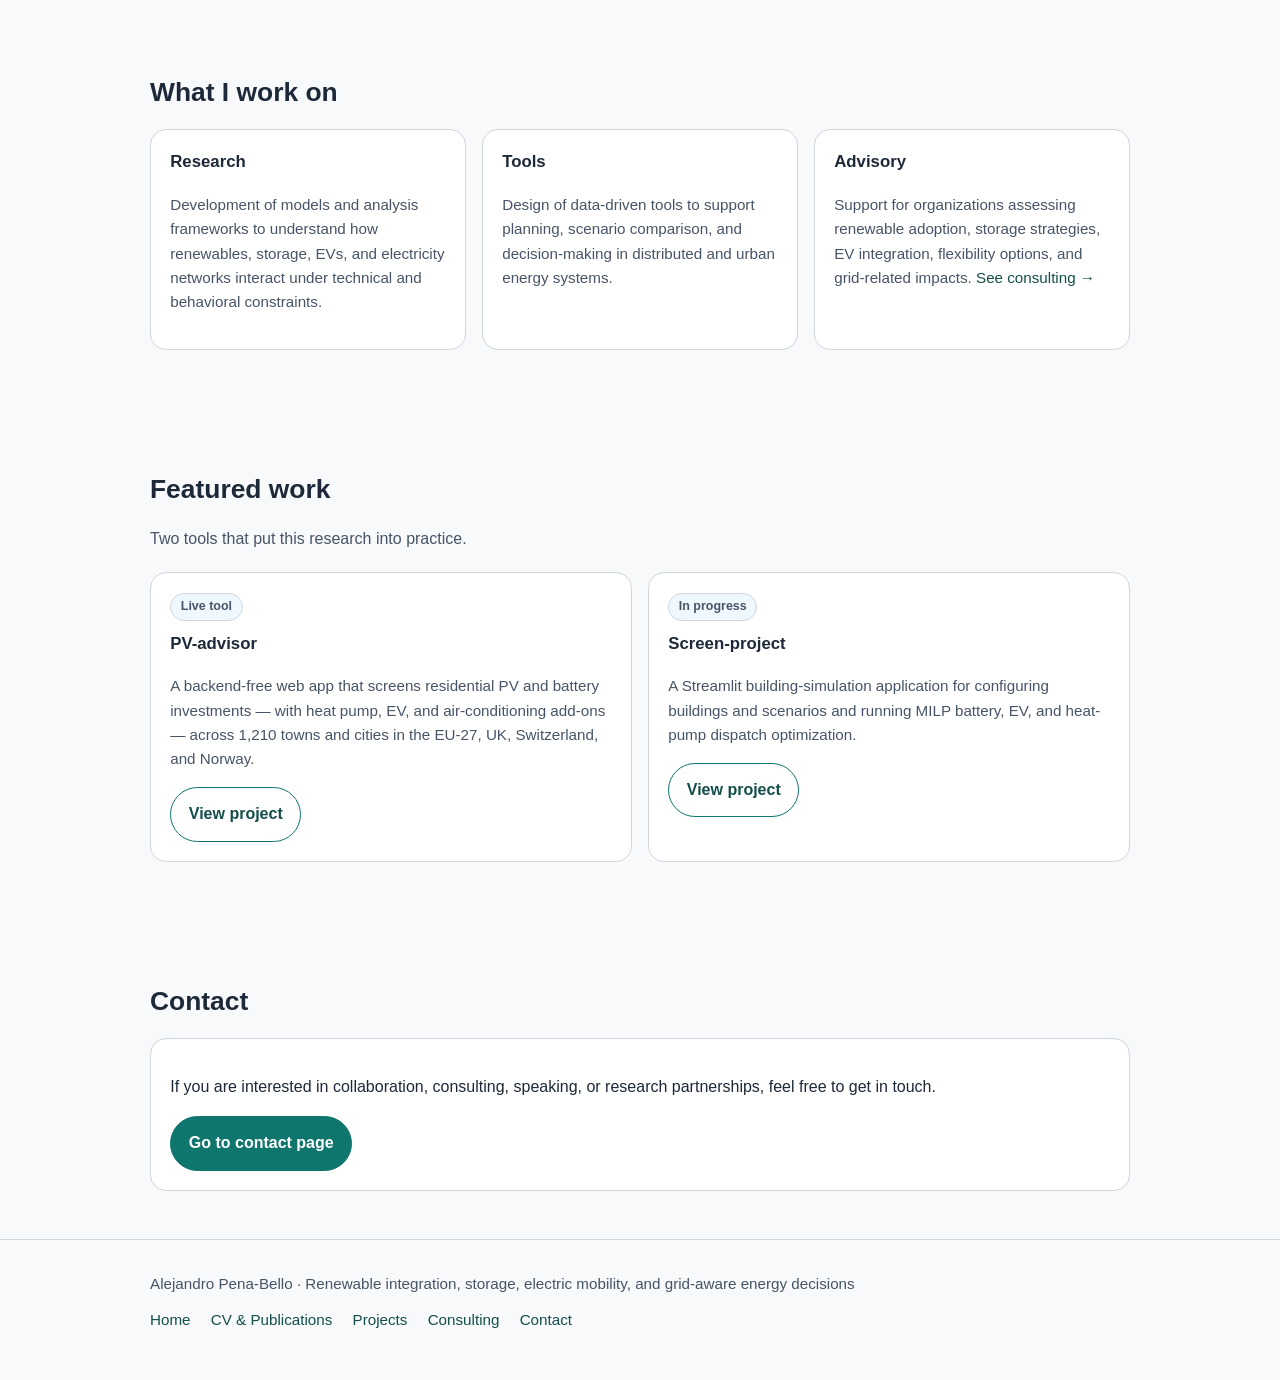
==== commit 91a230e6: "Redesign site as multi-page researcher site with CV, projects, and consulting Splits the single home" ====
--- a/index.html
+++ b/index.html
@@ -6,202 +6,21 @@
   <title>Alejandro Pena-Bello | Renewable Integration, Flexibility, and Grid-Aware Energy Decisions</title>
   <meta
     name="description"
-    content="Research, advisory, and applied analysis on renewable integration, storage, electric mobility, flexibility, and grid-aware energy decisions."
+    content="Researcher and advisor working on renewable integration, storage, electric mobility, flexibility, and grid-aware energy decisions."
   />
-  <style>
-    :root {
-      --bg: #f7f9fb;
-      --text: #1d2939;
-      --muted: #475467;
-      --line: #d0d5dd;
-      --card: #ffffff;
-      --accent: #0f766e;
-      --accent-2: #134e4a;
-      --max: 980px;
-    }
-    * { box-sizing: border-box; }
-    html { scroll-behavior: smooth; }
-    body {
-      margin: 0;
-      font-family: Arial, Helvetica, sans-serif;
-      background: var(--bg);
-      color: var(--text);
-      line-height: 1.6;
-    }
-    .wrap {
-      width: min(var(--max), calc(100% - 2rem));
-      margin: 0 auto;
-    }
-    header {
-      background: linear-gradient(135deg, #ecfdf3 0%, #eff8ff 100%);
-      border-bottom: 1px solid var(--line);
-    }
-    nav {
-      display: flex;
-      justify-content: space-between;
-      align-items: center;
-      padding: 1rem 0;
-      font-size: 0.95rem;
-    }
-    nav a {
-      color: var(--text);
-      text-decoration: none;
-      margin-left: 1rem;
-    }
-    nav a:hover { color: var(--accent); }
-    .brand {
-      font-weight: 700;
-      letter-spacing: 0.02em;
-    }
-    .hero {
-      padding: 4.5rem 0 3.5rem;
-    }
-    .hero h1 {
-      font-size: clamp(2rem, 5vw, 3.5rem);
-      line-height: 1.1;
-      margin: 0 0 1rem;
-      max-width: 13ch;
-    }
-    .hero p {
-      font-size: 1.1rem;
-      max-width: 780px;
-      color: var(--muted);
-      margin: 0 0 1.5rem;
-    }
-    .cta {
-      display: flex;
-      gap: 0.9rem;
-      flex-wrap: wrap;
-    }
-    .btn {
-      display: inline-block;
-      padding: 0.85rem 1.1rem;
-      border-radius: 999px;
-      text-decoration: none;
-      border: 1px solid var(--accent);
-      font-weight: 600;
-      transition: 0.2s ease;
-    }
-    .btn.primary {
-      background: var(--accent);
-      color: white;
-    }
-    .btn.primary:hover {
-      background: var(--accent-2);
-      border-color: var(--accent-2);
-    }
-    .btn.secondary {
-      color: var(--accent-2);
-      background: transparent;
-    }
-    .btn.secondary:hover {
-      background: #ecfdf3;
-    }
-    section {
-      padding: 3rem 0;
-    }
-    h2 {
-      font-size: 1.65rem;
-      margin-bottom: 1rem;
-    }
-    .intro {
-      max-width: 760px;
-      color: var(--muted);
-      margin-bottom: 1.25rem;
-    }
-    .grid {
-      display: grid;
-      gap: 1rem;
-    }
-    .grid-3 {
-      grid-template-columns: repeat(auto-fit, minmax(230px, 1fr));
-    }
-    .grid-2 {
-      grid-template-columns: repeat(auto-fit, minmax(280px, 1fr));
-    }
-    .card {
-      background: var(--card);
-      border: 1px solid var(--line);
-      border-radius: 16px;
-      padding: 1.2rem;
-    }
-    .card h3 {
-      margin-top: 0;
-      font-size: 1.05rem;
-    }
-    .small {
-      color: var(--muted);
-      font-size: 0.95rem;
-    }
-    ul {
-      padding-left: 1.2rem;
-      margin: 0.6rem 0 0;
-    }
-    .project {
-      padding-bottom: 1rem;
-      border-bottom: 1px solid var(--line);
-      margin-bottom: 1rem;
-    }
-    .project:last-child {
-      border-bottom: none;
-      margin-bottom: 0;
-      padding-bottom: 0;
-    }
-    .highlight-box {
-      background: #ffffff;
-      border: 1px solid var(--line);
-      border-left: 5px solid var(--accent);
-      border-radius: 14px;
-      padding: 1.2rem 1.2rem 1rem;
-    }
-    .highlight-box p {
-      margin-top: 0;
-      margin-bottom: 0.8rem;
-    }
-    .contact-list a,
-    .project a,
-    .card a,
-    footer a {
-      color: var(--accent-2);
-      text-decoration: none;
-    }
-    .contact-list a:hover,
-    .project a:hover,
-    .card a:hover,
-    footer a:hover {
-      text-decoration: underline;
-    }
-    footer {
-      border-top: 1px solid var(--line);
-      padding: 2rem 0 3rem;
-      color: var(--muted);
-      font-size: 0.95rem;
-    }
-    @media (max-width: 640px) {
-      nav {
-        flex-direction: column;
-        align-items: flex-start;
-        gap: 0.5rem;
-      }
-      nav a {
-        margin-left: 0;
-        margin-right: 1rem;
-      }
-    }
-  </style>
+  <link rel="stylesheet" href="assets/styles.css" />
 </head>
 <body>
   <header>
     <div class="wrap">
       <nav>
-        <div class="brand">Alejandro Pena-Bello</div>
-        <div>
-          <a href="#about">About</a>
-          <a href="#decisions">Decisions</a>
-          <a href="#work">Work</a>
-          <a href="#projects">Projects</a>
-          <a href="#insights">Insights</a>
-          <a href="#contact">Contact</a>
+        <a class="brand" href="index.html">Alejandro Pena-Bello</a>
+        <div class="links">
+          <a href="index.html" class="active">Home</a>
+          <a href="cv.html">CV &amp; Publications</a>
+          <a href="projects.html">Projects</a>
+          <a href="consulting.html">Consulting</a>
+          <a href="contact.html">Contact</a>
         </div>
       </nav>
 
@@ -213,8 +32,8 @@
           that analysis can support better decisions for enterprises, public actors, and research partners.
         </p>
         <div class="cta">
-          <a class="btn primary" href="mailto:apenab13@gmail.com">Get in touch</a>
-          <a class="btn secondary" href="https://www.linkedin.com/in/alejandro-pena-bello/" target="_blank" rel="noopener noreferrer">LinkedIn</a>
+          <a class="btn primary" href="contact.html">Get in touch</a>
+          <a class="btn secondary" href="cv.html">View CV &amp; publications</a>
         </div>
       </div>
     </div>
@@ -290,77 +109,39 @@
           <p class="small">
             Support for organizations assessing renewable adoption, storage strategies, EV integration,
             flexibility options, and grid-related impacts.
+            <a href="consulting.html">See consulting →</a>
           </p>
         </div>
       </div>
     </section>
 
-    <section id="services">
-      <h2>How I can help</h2>
+    <section id="featured-work">
+      <h2>Featured work</h2>
+      <p class="intro">Two tools that put this research into practice.</p>
       <div class="grid grid-2">
-        <div class="card">
-          <h3>For enterprises</h3>
-          <ul>
-            <li>Assessment of renewable integration strategies</li>
-            <li>Evaluation of storage and flexibility opportunities</li>
-            <li>EV charging and fleet electrification analysis</li>
-            <li>Energy data analysis and scenario comparison</li>
-          </ul>
+        <div class="card project-card">
+          <span class="badge">Live tool</span>
+          <h3>PV-advisor</h3>
+          <p class="small">
+            A backend-free web app that screens residential PV and battery investments &mdash; with heat
+            pump, EV, and air-conditioning add-ons &mdash; across 1,210 towns and cities in the EU-27, UK,
+            Switzerland, and Norway.
+          </p>
+          <div class="cta">
+            <a class="btn secondary" href="projects.html">View project</a>
+          </div>
         </div>
-        <div class="card">
-          <h3>For public and research actors</h3>
-          <ul>
-            <li>Technical support in project design and evaluation</li>
-            <li>Development of decision-support methodologies</li>
-            <li>Urban and district energy system analysis</li>
-            <li>Translation of technical results for stakeholders</li>
-          </ul>
+        <div class="card project-card">
+          <span class="badge">In progress</span>
+          <h3>Screen-project</h3>
+          <p class="small">
+            A Streamlit building-simulation application for configuring buildings and scenarios and
+            running MILP battery, EV, and heat-pump dispatch optimization.
+          </p>
+          <div class="cta">
+            <a class="btn secondary" href="projects.html">View project</a>
+          </div>
         </div>
-      </div>
-    </section>
-
-    <section id="projects">
-      <h2>Selected work</h2>
-      <div class="card">
-        <div class="project">
-          <h3>Battery optimization and flexibility analysis</h3>
-          <p class="small">
-            Development of models to quantify the economic and operational value of battery storage
-            under different tariffs, flexibility strategies, and local constraints. This type of work
-            supports decisions on whether and how storage should be deployed.
-          </p>
-        </div>
-        <div class="project">
-          <h3>EV integration and grid impacts in low-voltage networks</h3>
-          <p class="small">
-            Analysis of EV charging and vehicle-to-grid operation under network constraints and user
-            preferences, with a focus on how electrification affects peak loading, congestion, and
-            flexibility potential.
-          </p>
-        </div>
-        <div class="project">
-          <h3>Local energy systems and Positive Energy Districts</h3>
-          <p class="small">
-            Work on district-scale energy systems linking technical modeling, planning questions,
-            and transition strategies for local authorities and project partners.
-          </p>
-        </div>
-      </div>
-    </section>
-
-    <section id="insights">
-      <h2>Insights</h2>
-      <div class="card">
-        <h3>Why flexibility should be assessed before local grid constraints become critical</h3>
-        <p class="small">
-          Electrification often arrives faster than local network reinforcement. For many organizations,
-          the first question is not only how much PV, storage, or EV charging should be added, but how
-          these choices interact with existing constraints and operating patterns.
-        </p>
-        <p class="small">
-          A short note on this topic is available here:
-          <a href="insight-grid-flexibility.html">Read the insight piece</a>
-        </p>
       </div>
     </section>
 
@@ -371,17 +152,24 @@
           If you are interested in collaboration, consulting, speaking, or research partnerships,
           feel free to get in touch.
         </p>
-        <p>Email: <a href="mailto:apenab13@gmail.com">apenab13@gmail.com</a></p>
-        <p>LinkedIn: <a href="https://www.linkedin.com/in/alejandro-pena-bello/" target="_blank" rel="noopener noreferrer">your profile</a></p>
-        <p>GitHub: <a href="https://github.com/alefunxo" target="_blank" rel="noopener noreferrer">alefunxo</a></p>
+        <div class="cta">
+          <a class="btn primary" href="contact.html">Go to contact page</a>
+        </div>
       </div>
     </section>
   </main>
 
   <footer>
     <div class="wrap">
-      <div>Alejandro Pena-Bello · Renewable integration, storage, electric mobility, and grid-aware energy decisions</div>
+      <div>Alejandro Pena-Bello &middot; Renewable integration, storage, electric mobility, and grid-aware energy decisions</div>
+      <div class="footer-nav">
+        <a href="index.html">Home</a>
+        <a href="cv.html">CV &amp; Publications</a>
+        <a href="projects.html">Projects</a>
+        <a href="consulting.html">Consulting</a>
+        <a href="contact.html">Contact</a>
+      </div>
     </div>
   </footer>
 </body>
-</html>+</html>
--- a/assets/styles.css
+++ b/assets/styles.css
@@ -0,0 +1,361 @@
+:root {
+  --bg: #f7f9fb;
+  --text: #1d2939;
+  --muted: #475467;
+  --line: #d0d5dd;
+  --card: #ffffff;
+  --accent: #0f766e;
+  --accent-2: #134e4a;
+  --max: 980px;
+}
+* { box-sizing: border-box; }
+html { scroll-behavior: smooth; }
+body {
+  margin: 0;
+  font-family: Arial, Helvetica, sans-serif;
+  background: var(--bg);
+  color: var(--text);
+  line-height: 1.6;
+}
+.wrap {
+  width: min(var(--max), calc(100% - 2rem));
+  margin: 0 auto;
+}
+header {
+  background: linear-gradient(135deg, #ecfdf3 0%, #eff8ff 100%);
+  border-bottom: 1px solid var(--line);
+}
+nav {
+  display: flex;
+  justify-content: space-between;
+  align-items: center;
+  padding: 1rem 0;
+  font-size: 0.95rem;
+}
+nav .links a {
+  color: var(--text);
+  text-decoration: none;
+  margin-left: 1rem;
+}
+nav .links a:hover,
+nav .links a.active {
+  color: var(--accent);
+}
+.brand {
+  font-weight: 700;
+  letter-spacing: 0.02em;
+  color: var(--text);
+  text-decoration: none;
+}
+
+/* Home hero */
+.hero {
+  padding: 4.5rem 0 3.5rem;
+}
+.hero h1 {
+  font-size: clamp(2rem, 5vw, 3.5rem);
+  line-height: 1.1;
+  margin: 0 0 1rem;
+  max-width: 15ch;
+}
+.hero p {
+  font-size: 1.1rem;
+  max-width: 780px;
+  color: var(--muted);
+  margin: 0 0 1.5rem;
+}
+
+/* Subpage header (CV, Projects, Consulting, Contact) */
+.page-header {
+  padding: 3rem 0 2.5rem;
+}
+.page-header h1 {
+  font-size: clamp(1.8rem, 4vw, 2.75rem);
+  line-height: 1.15;
+  margin: 0 0 0.75rem;
+}
+.page-header p {
+  font-size: 1.05rem;
+  max-width: 720px;
+  color: var(--muted);
+  margin: 0;
+}
+
+.cta {
+  display: flex;
+  gap: 0.9rem;
+  flex-wrap: wrap;
+}
+.btn {
+  display: inline-block;
+  padding: 0.85rem 1.1rem;
+  border-radius: 999px;
+  text-decoration: none;
+  border: 1px solid var(--accent);
+  font-weight: 600;
+  transition: 0.2s ease;
+  cursor: pointer;
+  font-size: 1rem;
+  font-family: inherit;
+}
+.btn.primary {
+  background: var(--accent);
+  color: white;
+}
+.btn.primary:hover {
+  background: var(--accent-2);
+  border-color: var(--accent-2);
+}
+.btn.secondary {
+  color: var(--accent-2);
+  background: transparent;
+}
+.btn.secondary:hover {
+  background: #ecfdf3;
+}
+
+section {
+  padding: 3rem 0;
+}
+h2 {
+  font-size: 1.65rem;
+  margin-bottom: 1rem;
+}
+.intro {
+  max-width: 760px;
+  color: var(--muted);
+  margin-bottom: 1.25rem;
+}
+.grid {
+  display: grid;
+  gap: 1rem;
+}
+.grid-3 {
+  grid-template-columns: repeat(auto-fit, minmax(230px, 1fr));
+}
+.grid-2 {
+  grid-template-columns: repeat(auto-fit, minmax(280px, 1fr));
+}
+.card {
+  background: var(--card);
+  border: 1px solid var(--line);
+  border-radius: 16px;
+  padding: 1.2rem;
+}
+.card h3 {
+  margin-top: 0;
+  font-size: 1.05rem;
+}
+.small {
+  color: var(--muted);
+  font-size: 0.95rem;
+}
+ul {
+  padding-left: 1.2rem;
+  margin: 0.6rem 0 0;
+}
+.project {
+  padding-bottom: 1rem;
+  border-bottom: 1px solid var(--line);
+  margin-bottom: 1rem;
+}
+.project:last-child {
+  border-bottom: none;
+  margin-bottom: 0;
+  padding-bottom: 0;
+}
+.highlight-box {
+  background: #ffffff;
+  border: 1px solid var(--line);
+  border-left: 5px solid var(--accent);
+  border-radius: 14px;
+  padding: 1.2rem 1.2rem 1rem;
+}
+.highlight-box p {
+  margin-top: 0;
+  margin-bottom: 0.8rem;
+}
+.contact-list a,
+.project a,
+.card a,
+footer a {
+  color: var(--accent-2);
+  text-decoration: none;
+}
+.contact-list a:hover,
+.project a:hover,
+.card a:hover,
+footer a:hover {
+  text-decoration: underline;
+}
+
+/* Links row (ORCID, Scholar, GitHub, LinkedIn) */
+.links-row {
+  display: flex;
+  flex-wrap: wrap;
+  gap: 0.6rem;
+  margin: 1.25rem 0 0;
+}
+.pill {
+  display: inline-block;
+  padding: 0.45rem 0.9rem;
+  border-radius: 999px;
+  border: 1px solid var(--line);
+  background: #ffffff;
+  color: var(--accent-2);
+  text-decoration: none;
+  font-size: 0.9rem;
+  font-weight: 600;
+}
+.pill:hover {
+  border-color: var(--accent);
+  background: #ecfdf3;
+  text-decoration: none;
+}
+
+/* CV timeline entries */
+.entry {
+  margin-bottom: 1.5rem;
+}
+.entry:last-child {
+  margin-bottom: 0;
+}
+.entry-head {
+  display: flex;
+  justify-content: space-between;
+  gap: 1rem;
+  flex-wrap: wrap;
+  align-items: baseline;
+  margin-bottom: 0.2rem;
+}
+.entry-head h3 {
+  margin: 0;
+  font-size: 1.05rem;
+}
+.entry-org {
+  color: var(--muted);
+  font-size: 0.92rem;
+  white-space: nowrap;
+}
+.entry-date {
+  color: var(--muted);
+  font-size: 0.88rem;
+  margin: 0 0 0.4rem;
+}
+
+/* Publications list */
+.pub-list {
+  list-style: none;
+  padding: 0;
+  margin: 0;
+}
+.pub-item {
+  padding: 0.85rem 0;
+  border-bottom: 1px solid var(--line);
+}
+.pub-item:last-child {
+  border-bottom: none;
+}
+.pub-title {
+  font-weight: 600;
+  margin: 0 0 0.2rem;
+}
+.pub-meta {
+  color: var(--muted);
+  font-size: 0.9rem;
+}
+
+/* Project cards */
+.badge {
+  display: inline-block;
+  padding: 0.2rem 0.6rem;
+  border-radius: 999px;
+  background: #eff8ff;
+  border: 1px solid var(--line);
+  color: var(--muted);
+  font-size: 0.78rem;
+  font-weight: 600;
+  margin-bottom: 0.6rem;
+}
+.tech-tags {
+  display: flex;
+  flex-wrap: wrap;
+  gap: 0.4rem;
+  margin: 0.8rem 0;
+}
+.tech-tags span {
+  background: #f2f4f7;
+  border-radius: 6px;
+  padding: 0.2rem 0.5rem;
+  font-size: 0.8rem;
+  color: var(--muted);
+}
+.project-card .cta {
+  margin-top: 0.9rem;
+}
+
+/* Contact form */
+form.contact-form {
+  display: grid;
+  gap: 1rem;
+  max-width: 560px;
+}
+form.contact-form label {
+  display: block;
+  font-weight: 600;
+  font-size: 0.9rem;
+  margin-bottom: 0.35rem;
+}
+form.contact-form input,
+form.contact-form textarea {
+  width: 100%;
+  padding: 0.7rem 0.85rem;
+  border: 1px solid var(--line);
+  border-radius: 10px;
+  font: inherit;
+  color: var(--text);
+  background: #ffffff;
+}
+form.contact-form input:focus,
+form.contact-form textarea:focus {
+  outline: 2px solid var(--accent);
+  outline-offset: 1px;
+}
+form.contact-form textarea {
+  resize: vertical;
+  min-height: 140px;
+}
+.form-note {
+  color: var(--muted);
+  font-size: 0.88rem;
+  margin-top: 0.5rem;
+}
+
+footer {
+  border-top: 1px solid var(--line);
+  padding: 2rem 0 3rem;
+  color: var(--muted);
+  font-size: 0.95rem;
+}
+footer .footer-nav {
+  margin-top: 0.75rem;
+}
+footer .footer-nav a {
+  margin-right: 1rem;
+}
+
+@media (max-width: 640px) {
+  nav {
+    flex-direction: column;
+    align-items: flex-start;
+    gap: 0.5rem;
+  }
+  nav .links a {
+    margin-left: 0;
+    margin-right: 1rem;
+  }
+  .entry-head {
+    flex-direction: column;
+    gap: 0.15rem;
+  }
+}
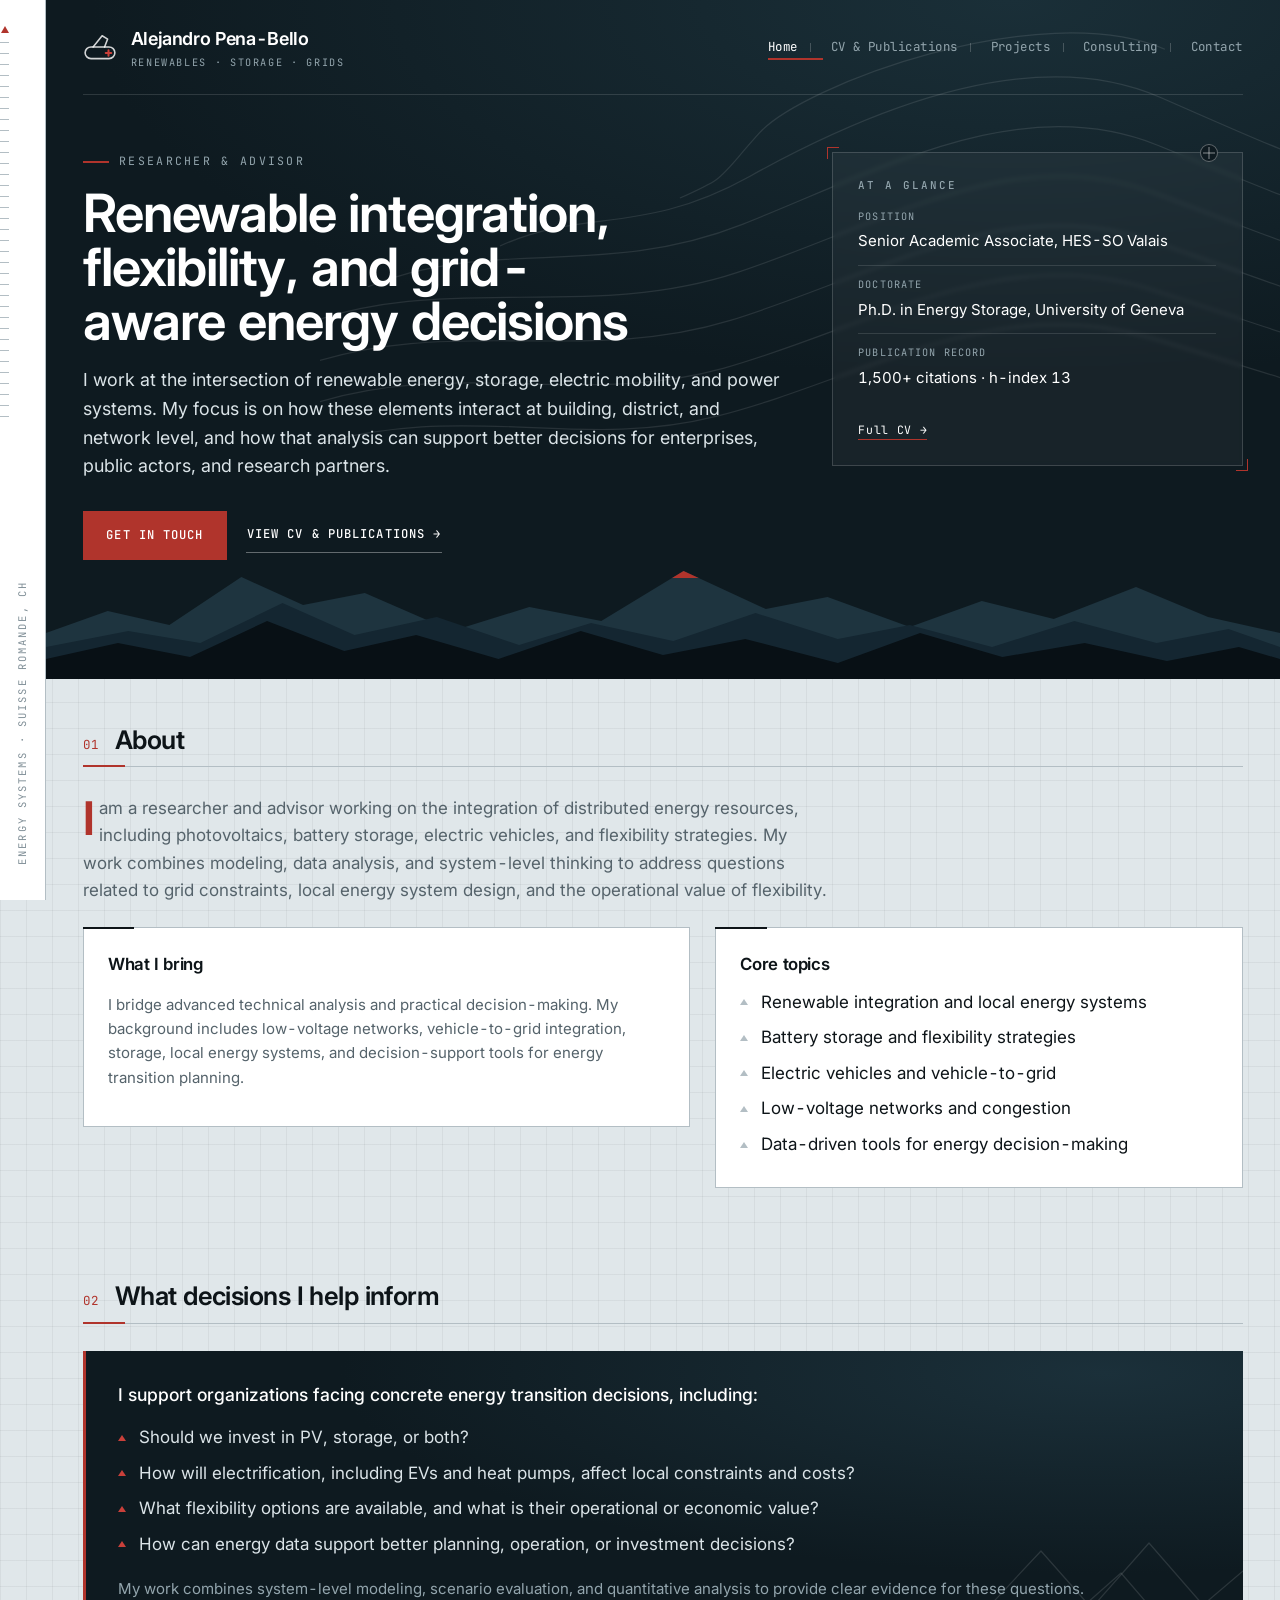
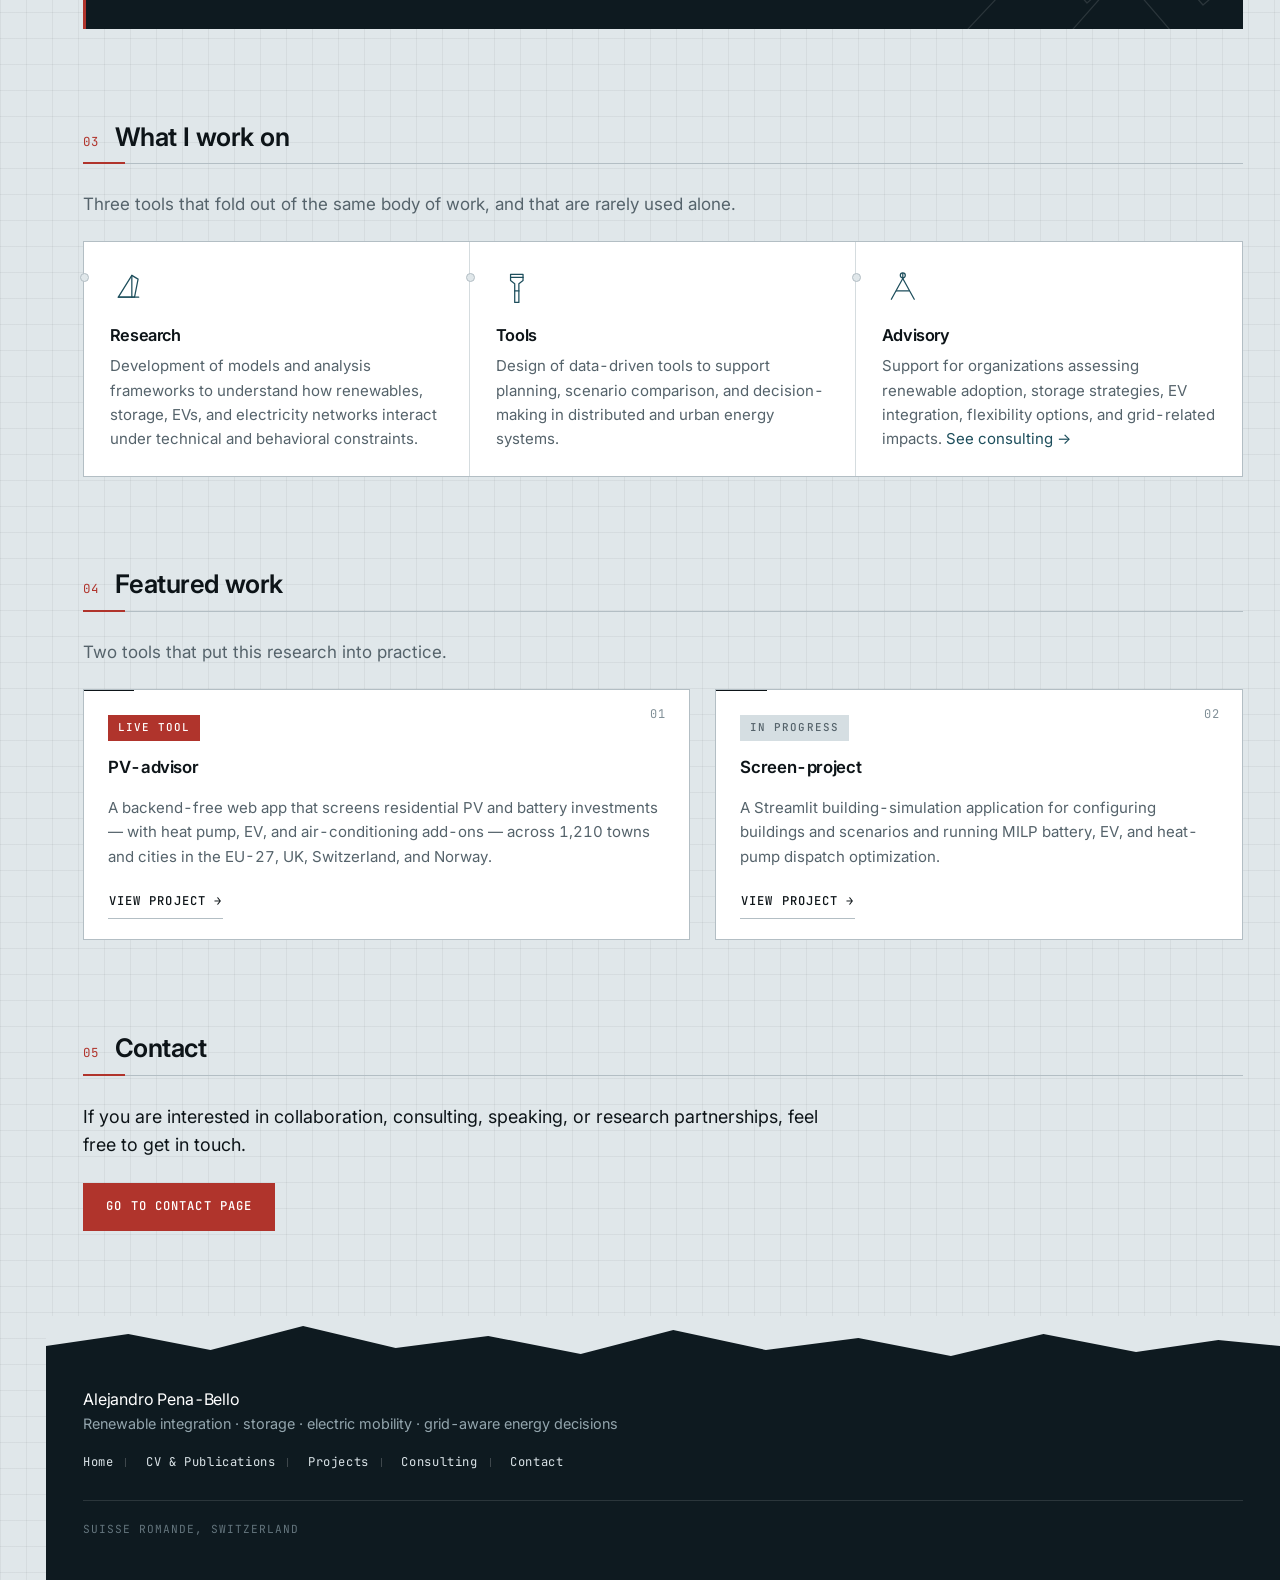
==== commit 53f962d9: "Add folded-tool favicon and document the design system Draw the Swiss army knife brand mark as a fil" ====
--- a/index.html
+++ b/index.html
@@ -8,13 +8,31 @@
     name="description"
     content="Researcher and advisor working on renewable integration, storage, electric mobility, flexibility, and grid-aware energy decisions."
   />
+  <link rel="icon" type="image/svg+xml" href="assets/favicon.svg" />
+  <link rel="apple-touch-icon" href="assets/favicon.svg" />
+  <meta name="theme-color" content="#0e1a20" />
+  <link rel="preconnect" href="https://fonts.googleapis.com" />
+  <link rel="preconnect" href="https://fonts.gstatic.com" crossorigin />
+  <link href="https://fonts.googleapis.com/css2?family=Inter:wght@400;500;600;700&family=JetBrains+Mono:wght@400;500&display=swap" rel="stylesheet" />
   <link rel="stylesheet" href="assets/styles.css" />
 </head>
 <body>
+  <div class="rail" aria-hidden="true"><span>Energy systems &middot; Suisse romande, CH</span></div>
+
   <header>
     <div class="wrap">
       <nav>
-        <a class="brand" href="index.html">Alejandro Pena-Bello</a>
+        <a class="brand" href="index.html">
+          <svg class="mark" viewBox="0 0 32 32" aria-hidden="true" focusable="false">
+            <rect x="2" y="15" width="28" height="11" rx="5.5" />
+            <path d="M9.5 15 18 4.5l5.2 3.1L20.3 15" />
+            <path class="mark-cross" d="M24 18.1v5.2M21.4 20.7h5.2" />
+          </svg>
+          <span class="brand-text">
+            <span class="brand-name">Alejandro Pena-Bello</span>
+            <span class="brand-tag">Renewables &middot; Storage &middot; Grids</span>
+          </span>
+        </a>
         <div class="links">
           <a href="index.html" class="active">Home</a>
           <a href="cv.html">CV &amp; Publications</a>
@@ -25,24 +43,51 @@
       </nav>
 
       <div class="hero">
-        <h1>Renewable integration, flexibility, and grid-aware energy decisions</h1>
-        <p>
-          I work at the intersection of renewable energy, storage, electric mobility, and power systems.
-          My focus is on how these elements interact at building, district, and network level, and how
-          that analysis can support better decisions for enterprises, public actors, and research partners.
-        </p>
-        <div class="cta">
-          <a class="btn primary" href="contact.html">Get in touch</a>
-          <a class="btn secondary" href="cv.html">View CV &amp; publications</a>
-        </div>
+        <div class="hero-main">
+          <p class="eyebrow">Researcher &amp; advisor</p>
+          <h1>Renewable integration, flexibility, and grid-aware energy decisions</h1>
+          <p class="lede">
+            I work at the intersection of renewable energy, storage, electric mobility, and power systems.
+            My focus is on how these elements interact at building, district, and network level, and how
+            that analysis can support better decisions for enterprises, public actors, and research partners.
+          </p>
+          <div class="cta">
+            <a class="btn primary" href="contact.html">Get in touch</a>
+            <a class="btn secondary" href="cv.html">View CV &amp; publications &rarr;</a>
+          </div>
+        </div>
+
+        <aside class="hero-aside">
+          <span class="pin" aria-hidden="true"></span>
+          <h2>At a glance</h2>
+          <dl>
+            <div>
+              <dt>Position</dt>
+              <dd>Senior Academic Associate, HES-SO Valais</dd>
+            </div>
+            <div>
+              <dt>Doctorate</dt>
+              <dd>Ph.D. in Energy Storage, University of Geneva</dd>
+            </div>
+            <div>
+              <dt>Publication record</dt>
+              <dd>1,500+ citations &middot; h-index 13 </dd>
+            </div>
+
+          </dl>
+          <a class="aside-link" href="cv.html">Full CV &rarr;</a>
+        </aside>
       </div>
     </div>
   </header>
 
   <main class="wrap">
     <section id="about">
-      <h2>About</h2>
-      <p class="intro">
+      <div class="section-head">
+        <span class="section-num">01</span>
+        <h2>About</h2>
+      </div>
+      <p class="intro dropcap">
         I am a researcher and advisor working on the integration of distributed energy resources,
         including photovoltaics, battery storage, electric vehicles, and flexibility strategies.
         My work combines modeling, data analysis, and system-level thinking to address questions
@@ -71,7 +116,10 @@
     </section>
 
     <section id="decisions">
-      <h2>What decisions I help inform</h2>
+      <div class="section-head">
+        <span class="section-num">02</span>
+        <h2>What decisions I help inform</h2>
+      </div>
       <div class="highlight-box">
         <p>I support organizations facing concrete energy transition decisions, including:</p>
         <ul>
@@ -80,7 +128,7 @@
           <li>What flexibility options are available, and what is their operational or economic value?</li>
           <li>How can energy data support better planning, operation, or investment decisions?</li>
         </ul>
-        <p>
+        <p class="small" style="margin-top: 1.2rem;">
           My work combines system-level modeling, scenario evaluation, and quantitative analysis to
           provide clear evidence for these questions.
         </p>
@@ -88,35 +136,65 @@
     </section>
 
     <section id="work">
-      <h2>What I work on</h2>
-      <div class="grid grid-3">
-        <div class="card">
-          <h3>Research</h3>
-          <p class="small">
-            Development of models and analysis frameworks to understand how renewables, storage,
-            EVs, and electricity networks interact under technical and behavioral constraints.
-          </p>
-        </div>
-        <div class="card">
-          <h3>Tools</h3>
-          <p class="small">
-            Design of data-driven tools to support planning, scenario comparison, and decision-making
-            in distributed and urban energy systems.
-          </p>
-        </div>
-        <div class="card">
-          <h3>Advisory</h3>
-          <p class="small">
-            Support for organizations assessing renewable adoption, storage strategies, EV integration,
-            flexibility options, and grid-related impacts.
-            <a href="consulting.html">See consulting →</a>
-          </p>
-        </div>
-      </div>
-    </section>
-
-    <section id="featured-work">
-      <h2>Featured work</h2>
+      <div class="section-head">
+        <span class="section-num">03</span>
+        <h2>What I work on</h2>
+      </div>
+      <p class="intro">Three tools that fold out of the same body of work, and that are rarely used alone.</p>
+      <div class="toolkit">
+        <div class="tool">
+          <svg class="tool-icon" viewBox="0 0 40 40" aria-hidden="true" focusable="false">
+            <path d="M8 30 21 9l6 3.6-3.4 17.4z" />
+            <path d="M8 30h19.6" />
+            <path d="M21 9v21" />
+          </svg>
+          <div>
+            <h3>Research</h3>
+            <p class="small">
+              Development of models and analysis frameworks to understand how renewables, storage,
+              EVs, and electricity networks interact under technical and behavioral constraints.
+            </p>
+          </div>
+        </div>
+        <div class="tool">
+          <svg class="tool-icon" viewBox="0 0 40 40" aria-hidden="true" focusable="false">
+            <path d="M14 8h12v6l-4 3v18h-4V17l-4-3z" />
+            <path d="M14 11h12" />
+            <path d="M18 24h4" />
+          </svg>
+          <div>
+            <h3>Tools</h3>
+            <p class="small">
+              Design of data-driven tools to support planning, scenario comparison, and decision-making
+              in distributed and urban energy systems.
+            </p>
+          </div>
+        </div>
+        <div class="tool">
+          <svg class="tool-icon" viewBox="0 0 40 40" aria-hidden="true" focusable="false">
+            <path d="M20 7v5" />
+            <path d="M20 12 9 32" />
+            <path d="M20 12l11 20" />
+            <path d="M14 24h12" />
+            <circle cx="20" cy="9" r="2.4" />
+          </svg>
+          <div>
+            <h3>Advisory</h3>
+            <p class="small">
+              Support for organizations assessing renewable adoption, storage strategies, EV integration,
+              flexibility options, and grid-related impacts.
+              <a href="consulting.html">See consulting &rarr;</a>
+            </p>
+          </div>
+        </div>
+      </div>
+    </section>
+
+    <section id="featured-work" class="featured-work">
+      <div class="section-head">
+        <span class="section-num">04</span>
+        <h2>Featured work</h2>
+      </div>
       <p class="intro">Two tools that put this research into practice.</p>
       <div class="grid grid-2">
         <div class="card project-card">
@@ -128,27 +206,30 @@
             Switzerland, and Norway.
           </p>
           <div class="cta">
-            <a class="btn secondary" href="projects.html">View project</a>
+            <a class="btn secondary" href="projects.html">View project &rarr;</a>
           </div>
         </div>
         <div class="card project-card">
-          <span class="badge">In progress</span>
+          <span class="badge muted">In progress</span>
           <h3>Screen-project</h3>
           <p class="small">
             A Streamlit building-simulation application for configuring buildings and scenarios and
             running MILP battery, EV, and heat-pump dispatch optimization.
           </p>
           <div class="cta">
-            <a class="btn secondary" href="projects.html">View project</a>
+            <a class="btn secondary" href="projects.html">View project &rarr;</a>
           </div>
         </div>
       </div>
     </section>
 
     <section id="contact">
-      <h2>Contact</h2>
-      <div class="card contact-list">
-        <p>
+      <div class="section-head">
+        <span class="section-num">05</span>
+        <h2>Contact</h2>
+      </div>
+      <div class="contact-list">
+        <p class="lede">
           If you are interested in collaboration, consulting, speaking, or research partnerships,
           feel free to get in touch.
         </p>
@@ -161,7 +242,8 @@
 
   <footer>
     <div class="wrap">
-      <div>Alejandro Pena-Bello &middot; Renewable integration, storage, electric mobility, and grid-aware energy decisions</div>
+      <div>Alejandro Pena-Bello</div>
+      <div>Renewable integration  &middot; storage &middot;  electric mobility &middot; grid-aware energy decisions</div>
       <div class="footer-nav">
         <a href="index.html">Home</a>
         <a href="cv.html">CV &amp; Publications</a>
@@ -169,6 +251,7 @@
         <a href="consulting.html">Consulting</a>
         <a href="contact.html">Contact</a>
       </div>
+      <div class="colophon">Suisse romande, Switzerland</div>
     </div>
   </footer>
 </body>
--- a/assets/styles.css
+++ b/assets/styles.css
@@ -1,224 +1,713 @@
+/* ---------------------------------------------------------------
+   Alejandro Pena-Bello — Swiss-engineering identity
+   Alpine night masthead with a ridgeline, graph-paper ground,
+   document sheets, and a single red signal used sparingly.
+----------------------------------------------------------------- */
+
 :root {
-  --bg: #f7f9fb;
-  --text: #1d2939;
-  --muted: #475467;
-  --line: #d0d5dd;
-  --card: #ffffff;
-  --accent: #0f766e;
-  --accent-2: #134e4a;
-  --max: 980px;
-}
+  --night: #0e1a20;
+  --night-2: #16262e;
+  --night-3: #091116;
+  --ground: #e0e7ea;
+  --panel: #ffffff;
+  --panel-alt: #d5dee2;
+  --ink: #0d1418;
+  --ink-soft: #55636b;
+  --ink-faint: #808f97;
+  --line: #d5dcdf;
+  --line-strong: #b3bec4;
+  --slate: #1d4e5c;
+  --slate-deep: #123844;
+  --slate-tint: #e0ebee;
+  --red: #b0342c;
+  --red-deep: #8c2620;
+  --red-bright: #c9403a;
+  --on-night: #dbe4e8;
+  --on-night-soft: #93a5ad;
+  --max: 1160px;
+  --measure: 68ch;
+  --sans: "Inter", "Helvetica Neue", "Segoe UI", Arial, sans-serif;
+  --mono: "JetBrains Mono", "IBM Plex Mono", Consolas, monospace;
+  --rail-w: 46px;
+  --grid: 26px;
+}
+
 * { box-sizing: border-box; }
 html { scroll-behavior: smooth; }
+
 body {
   margin: 0;
-  font-family: Arial, Helvetica, sans-serif;
-  background: var(--bg);
-  color: var(--text);
+  font-family: var(--sans);
+  background-color: var(--ground);
+  /* graph paper: engineering drawing ground */
+  background-image:
+    linear-gradient(to right, rgba(13, 20, 24, 0.05) 1px, transparent 1px),
+    linear-gradient(to bottom, rgba(13, 20, 24, 0.05) 1px, transparent 1px);
+  background-size: var(--grid) var(--grid);
+  color: var(--ink);
+  line-height: 1.62;
+  font-size: 17px;
+  -webkit-font-smoothing: antialiased;
+  font-feature-settings: "tnum" 1;
+}
+
+::selection { background: var(--red); color: #fff; }
+
+a { color: var(--slate); }
+
+.wrap {
+  width: min(var(--max), calc(100% - 2.5rem));
+  margin: 0 auto;
+}
+
+/* ---------- decorative fixed rail ---------- */
+.rail { display: none; }
+@media (min-width: 980px) {
+  .rail {
+    display: flex;
+    align-items: flex-end;
+    justify-content: center;
+    position: fixed;
+    top: 0;
+    left: 0;
+    width: var(--rail-w);
+    height: 100vh;
+    border-right: 1px solid var(--line-strong);
+    background: var(--panel);
+    z-index: 40;
+    padding-bottom: 2.2rem;
+  }
+  .rail span {
+    writing-mode: vertical-rl;
+    transform: rotate(180deg);
+    font-family: var(--mono);
+    font-size: 0.66rem;
+    letter-spacing: 0.2em;
+    text-transform: uppercase;
+    color: var(--ink-faint);
+    white-space: nowrap;
+  }
+  /* altitude ticks: a survey staff running up the rail */
+  .rail::before {
+    content: "";
+    position: absolute;
+    top: 2.6rem;
+    left: 0;
+    width: 9px;
+    height: 42vh;
+    background-image: linear-gradient(to bottom, var(--line-strong) 1px, transparent 1px);
+    background-size: 100% 11px;
+  }
+  /* the summit mark at the top of the scale */
+  .rail::after {
+    content: "";
+    position: absolute;
+    top: 1.6rem;
+    left: 1px;
+    width: 0;
+    height: 0;
+    border-left: 4px solid transparent;
+    border-right: 4px solid transparent;
+    border-bottom: 7px solid var(--red);
+  }
+  body { margin-left: var(--rail-w); }
+}
+
+/* ---------- headings & type primitives ---------- */
+h1, h2, h3 {
+  font-family: var(--sans);
+  font-weight: 620;
+  color: var(--ink);
+  letter-spacing: -0.022em;
+}
+h1 { line-height: 1.02; }
+h2 { line-height: 1.14; }
+
+.eyebrow {
+  font-family: var(--mono);
+  font-size: 0.72rem;
+  letter-spacing: 0.2em;
+  text-transform: uppercase;
+  color: var(--ink-faint);
+  margin: 0 0 1rem;
+  display: flex;
+  align-items: center;
+  gap: 0.65rem;
+}
+.eyebrow::before {
+  content: "";
+  display: inline-block;
+  width: 1.6rem;
+  height: 2px;
+  background: var(--red);
+}
+
+.section-head {
+  display: flex;
+  align-items: baseline;
+  gap: 1rem;
+  border-bottom: 1px solid var(--line-strong);
+  padding-bottom: 0.7rem;
+  margin-bottom: 1.7rem;
+  position: relative;
+}
+/* red tick riding the section rule */
+.section-head::after {
+  content: "";
+  position: absolute;
+  left: 0;
+  bottom: -1px;
+  width: 2.6rem;
+  height: 2px;
+  background: var(--red);
+}
+.section-head h2 { margin: 0; font-size: 1.6rem; }
+.section-num {
+  font-family: var(--mono);
+  font-size: 0.78rem;
+  color: var(--red);
+  letter-spacing: 0.08em;
+}
+
+.intro, .lede {
+  max-width: var(--measure);
+  color: var(--ink-soft);
+  margin-bottom: 1.4rem;
+}
+.lede {
+  font-size: 1.12rem;
   line-height: 1.6;
-}
-.wrap {
-  width: min(var(--max), calc(100% - 2rem));
-  margin: 0 auto;
-}
+  color: var(--ink);
+  font-weight: 400;
+}
+
+.dropcap::first-letter {
+  font-size: 2.9rem;
+  font-weight: 640;
+  float: left;
+  line-height: 0.82;
+  margin: 0.1em 0.12em 0 0;
+  color: var(--red);
+  letter-spacing: -0.03em;
+}
+
+/* =================================================================
+   MASTHEAD — alpine night, contours, ridgeline
+   ================================================================= */
 header {
-  background: linear-gradient(135deg, #ecfdf3 0%, #eff8ff 100%);
-  border-bottom: 1px solid var(--line);
-}
+  position: relative;
+  isolation: isolate;
+  background: var(--night);
+  background-image: radial-gradient(120% 90% at 78% 0%, #1a2f38 0%, var(--night) 62%);
+  color: var(--on-night);
+  overflow: hidden;
+  padding-bottom: 5rem;
+}
+/* survey contours drifting through the sky */
+header::before {
+  content: "";
+  position: absolute;
+  inset: 0;
+  z-index: 0;
+  pointer-events: none;
+  background-image: url("data:image/svg+xml,%3Csvg xmlns='http://www.w3.org/2000/svg' width='900' height='440' viewBox='0 0 900 440'%3E%3Cg fill='none' stroke='%23ffffff' stroke-width='1' stroke-opacity='0.10'%3E%3Cpath d='M-20 400C120 356 210 402 330 372S560 268 690 306 880 372 920 350'/%3E%3Cpath d='M-20 366C110 320 214 366 336 332S566 226 692 266 882 336 920 314'/%3E%3Cpath d='M-20 332C104 286 218 330 342 292S572 184 694 226 884 300 920 278'/%3E%3Cpath d='M-20 298C100 250 222 294 348 252S578 142 696 186 886 264 920 242'/%3E%3Cpath d='M40 264C140 222 236 258 352 212S584 100 698 146 888 228 920 206'/%3E%3Cpath d='M150 230C220 198 268 222 358 172S590 58 700 106 890 192 920 170'/%3E%3Cpath d='M300 190C340 172 330 176 366 136S600 22 704 66'/%3E%3C/g%3E%3C/svg%3E");
+  background-position: right -120px top -30px;
+  background-repeat: no-repeat;
+  background-size: 1080px auto;
+}
+/* the ridgeline: two ranges, near one darker, one red summit beacon */
+header::after {
+  content: "";
+  position: absolute;
+  left: 0;
+  right: 0;
+  bottom: 0;
+  height: 132px;
+  z-index: 1;
+  pointer-events: none;
+  background-image: url("data:image/svg+xml,%3Csvg xmlns='http://www.w3.org/2000/svg' width='1200' height='132' viewBox='0 0 1200 132' preserveAspectRatio='none'%3E%3Cpath fill='%231e343f' d='M0 86 60 64 120 78 190 30 250 58 310 46 395 84 470 60 540 74 620 24 700 62 760 50 840 80 910 54 980 72 1060 40 1130 70 1200 86V132H0Z'/%3E%3Cpath fill='%23b0342c' d='M620 24 634.7 31H608.8Z'/%3E%3Cpath fill='%23142631' d='M0 100 80 84 150 96 230 56 300 88 380 70 460 98 530 76 610 94 690 66 770 92 840 78 920 100 1000 74 1080 96 1150 82 1200 100V132H0Z'/%3E%3Cpath fill='%23081015' d='M0 112 70 96 140 110 215 74 290 104 360 88 440 112 520 84 600 108 680 92 770 116 850 86 930 110 1010 96 1090 114 1160 100 1200 112V132H0Z'/%3E%3C/svg%3E");
+  background-repeat: no-repeat;
+  background-position: left bottom;
+  background-size: 100% 132px;
+}
+header > .wrap { position: relative; z-index: 2; }
+
+header h1, header h2, header h3 { color: #fff; }
+header .eyebrow { color: var(--on-night-soft); }
+header .lede { color: var(--on-night); }
+header .page-header p { color: var(--on-night-soft); }
+
 nav {
   display: flex;
   justify-content: space-between;
   align-items: center;
-  padding: 1rem 0;
-  font-size: 0.95rem;
+  flex-wrap: wrap;
+  gap: 1rem;
+  padding: 1.5rem 0 1.4rem;
+  border-bottom: 1px solid rgba(255, 255, 255, 0.13);
+}
+.brand {
+  text-decoration: none;
+  color: #fff;
+  display: flex;
+  align-items: center;
+  gap: 0.85rem;
+}
+.brand-text { display: flex; flex-direction: column; gap: 0.1rem; }
+.brand-name {
+  font-size: 1.12rem;
+  font-weight: 620;
+  letter-spacing: -0.02em;
+}
+.brand-tag {
+  font-family: var(--mono);
+  font-size: 0.64rem;
+  letter-spacing: 0.16em;
+  text-transform: uppercase;
+  color: var(--on-night-soft);
+}
+
+/* the folded-tool mark */
+.mark {
+  width: 34px;
+  height: 34px;
+  flex: none;
+  fill: none;
+  stroke: rgba(255, 255, 255, 0.82);
+  stroke-width: 1.5;
+  stroke-linecap: round;
+  stroke-linejoin: round;
+  transition: transform 0.3s cubic-bezier(0.2, 0.8, 0.3, 1), stroke 0.2s ease;
+}
+.mark .mark-cross { stroke: var(--red-bright); stroke-width: 1.9; }
+.brand:hover .mark { stroke: #fff; transform: rotate(-8deg) scale(1.04); }
+
+nav .links {
+  font-family: var(--mono);
+  font-size: 0.78rem;
+  letter-spacing: 0.04em;
 }
 nav .links a {
-  color: var(--text);
+  color: var(--on-night-soft);
   text-decoration: none;
-  margin-left: 1rem;
-}
-nav .links a:hover,
+  padding: 0.15rem 0;
+  border-bottom: 2px solid transparent;
+  transition: color 0.15s ease, border-color 0.15s ease;
+}
+nav .links a:not(:last-child)::after {
+  content: "";
+  display: inline-block;
+  width: 1px;
+  height: 0.7em;
+  background: rgba(255, 255, 255, 0.2);
+  margin: 0 0.75rem -0.05em;
+}
+nav .links a:hover { color: #fff; }
 nav .links a.active {
-  color: var(--accent);
-}
-.brand {
-  font-weight: 700;
-  letter-spacing: 0.02em;
-  color: var(--text);
+  color: #fff;
+  border-bottom-color: var(--red);
+}
+
+/* ---------- home hero ---------- */
+.hero {
+  padding: 3.6rem 0 2.4rem;
+  display: grid;
+  grid-template-columns: 1fr;
+  gap: 2.5rem;
+  align-items: start;
+}
+@media (min-width: 860px) {
+  .hero { grid-template-columns: 1.55fr 0.9fr; }
+}
+.hero h1 {
+  font-size: clamp(2.15rem, 4.8vw, 3.3rem);
+  margin: 0 0 1.1rem;
+  max-width: 17ch;
+}
+.hero-main .lede { margin-bottom: 1.9rem; }
+
+/* instrument panel on the night ground */
+.hero-aside {
+  position: relative;
+  background: rgba(255, 255, 255, 0.045);
+  border: 1px solid rgba(255, 255, 255, 0.16);
+  padding: 1.6rem 1.6rem 1.4rem;
+  backdrop-filter: blur(2px);
+}
+.hero-aside::before,
+.hero-aside::after {
+  content: "";
+  position: absolute;
+  width: 11px;
+  height: 11px;
+  border: 1px solid var(--red);
+}
+.hero-aside::before { top: -6px; left: -6px; border-right: none; border-bottom: none; }
+.hero-aside::after { bottom: -6px; right: -6px; border-left: none; border-top: none; }
+
+/* the pin is a survey crosshair */
+.pin {
+  position: absolute;
+  top: -9px;
+  right: 1.5rem;
+  width: 18px;
+  height: 18px;
+  border: 1px solid rgba(255, 255, 255, 0.35);
+  border-radius: 50%;
+  background: var(--night);
+}
+.pin::before,
+.pin::after {
+  content: "";
+  position: absolute;
+  background: rgba(255, 255, 255, 0.5);
+}
+.pin::before { left: 50%; top: 2px; bottom: 2px; width: 1px; transform: translateX(-50%); }
+.pin::after { top: 50%; left: 2px; right: 2px; height: 1px; transform: translateY(-50%); }
+
+.hero-aside h2 {
+  font-family: var(--mono);
+  font-size: 0.68rem;
+  letter-spacing: 0.18em;
+  text-transform: uppercase;
+  color: var(--on-night-soft) !important;
+  margin: 0 0 1.1rem;
+  font-weight: 500;
+}
+.hero-aside dl { margin: 0; }
+.hero-aside dl > div {
+  border-top: 1px solid rgba(255, 255, 255, 0.12);
+  padding: 0.7rem 0;
+}
+.hero-aside dl > div:first-of-type { border-top: none; padding-top: 0; }
+.hero-aside dt {
+  font-family: var(--mono);
+  font-size: 0.64rem;
+  letter-spacing: 0.11em;
+  text-transform: uppercase;
+  color: var(--on-night-soft);
+  margin: 0 0 0.25rem;
+}
+.hero-aside dd {
+  margin: 0;
+  font-size: 0.94rem;
+  color: #fff;
+}
+.aside-link {
+  display: inline-block;
+  margin-top: 1.2rem;
+  font-family: var(--mono);
+  font-size: 0.72rem;
+  letter-spacing: 0.06em;
+  color: #fff;
   text-decoration: none;
-}
-
-/* Home hero */
-.hero {
-  padding: 4.5rem 0 3.5rem;
-}
-.hero h1 {
-  font-size: clamp(2rem, 5vw, 3.5rem);
-  line-height: 1.1;
-  margin: 0 0 1rem;
-  max-width: 15ch;
-}
-.hero p {
-  font-size: 1.1rem;
-  max-width: 780px;
-  color: var(--muted);
-  margin: 0 0 1.5rem;
-}
-
-/* Subpage header (CV, Projects, Consulting, Contact) */
-.page-header {
-  padding: 3rem 0 2.5rem;
-}
+  border-bottom: 1px solid var(--red);
+  transition: color 0.15s ease;
+}
+.aside-link:hover { color: var(--red-bright); }
+
+/* ---------- subpage headers ---------- */
+.page-header { padding: 3rem 0 2rem; max-width: 46rem; }
 .page-header h1 {
-  font-size: clamp(1.8rem, 4vw, 2.75rem);
-  line-height: 1.15;
-  margin: 0 0 0.75rem;
+  font-size: clamp(1.95rem, 4.2vw, 2.6rem);
+  margin: 0 0 0.9rem;
 }
 .page-header p {
-  font-size: 1.05rem;
-  max-width: 720px;
-  color: var(--muted);
+  font-size: 1.06rem;
+  max-width: var(--measure);
   margin: 0;
 }
 
-.cta {
-  display: flex;
-  gap: 0.9rem;
-  flex-wrap: wrap;
-}
-.btn {
-  display: inline-block;
-  padding: 0.85rem 1.1rem;
-  border-radius: 999px;
-  text-decoration: none;
-  border: 1px solid var(--accent);
-  font-weight: 600;
-  transition: 0.2s ease;
-  cursor: pointer;
-  font-size: 1rem;
-  font-family: inherit;
-}
-.btn.primary {
-  background: var(--accent);
-  color: white;
-}
-.btn.primary:hover {
-  background: var(--accent-2);
-  border-color: var(--accent-2);
-}
-.btn.secondary {
-  color: var(--accent-2);
-  background: transparent;
-}
-.btn.secondary:hover {
-  background: #ecfdf3;
-}
-
-section {
-  padding: 3rem 0;
-}
-h2 {
-  font-size: 1.65rem;
-  margin-bottom: 1rem;
-}
-.intro {
-  max-width: 760px;
-  color: var(--muted);
-  margin-bottom: 1.25rem;
-}
-.grid {
-  display: grid;
-  gap: 1rem;
-}
-.grid-3 {
-  grid-template-columns: repeat(auto-fit, minmax(230px, 1fr));
-}
-.grid-2 {
-  grid-template-columns: repeat(auto-fit, minmax(280px, 1fr));
-}
-.card {
-  background: var(--card);
-  border: 1px solid var(--line);
-  border-radius: 16px;
-  padding: 1.2rem;
-}
-.card h3 {
-  margin-top: 0;
-  font-size: 1.05rem;
-}
-.small {
-  color: var(--muted);
-  font-size: 0.95rem;
-}
-ul {
-  padding-left: 1.2rem;
-  margin: 0.6rem 0 0;
-}
-.project {
-  padding-bottom: 1rem;
-  border-bottom: 1px solid var(--line);
-  margin-bottom: 1rem;
-}
-.project:last-child {
-  border-bottom: none;
-  margin-bottom: 0;
-  padding-bottom: 0;
-}
-.highlight-box {
-  background: #ffffff;
-  border: 1px solid var(--line);
-  border-left: 5px solid var(--accent);
-  border-radius: 14px;
-  padding: 1.2rem 1.2rem 1rem;
-}
-.highlight-box p {
-  margin-top: 0;
-  margin-bottom: 0.8rem;
-}
-.contact-list a,
-.project a,
-.card a,
-footer a {
-  color: var(--accent-2);
-  text-decoration: none;
-}
-.contact-list a:hover,
-.project a:hover,
-.card a:hover,
-footer a:hover {
-  text-decoration: underline;
-}
-
-/* Links row (ORCID, Scholar, GitHub, LinkedIn) */
+/* links row / tag pills */
 .links-row {
   display: flex;
   flex-wrap: wrap;
   gap: 0.6rem;
-  margin: 1.25rem 0 0;
+  margin: 1.4rem 0 0;
 }
 .pill {
   display: inline-block;
-  padding: 0.45rem 0.9rem;
-  border-radius: 999px;
-  border: 1px solid var(--line);
-  background: #ffffff;
-  color: var(--accent-2);
+  padding: 0.35rem 0.75rem;
+  border: 1px solid var(--line-strong);
+  background: var(--panel);
+  color: var(--ink-soft);
   text-decoration: none;
-  font-size: 0.9rem;
-  font-weight: 600;
+  font-family: var(--mono);
+  font-size: 0.72rem;
+  letter-spacing: 0.07em;
+  text-transform: uppercase;
+  transition: border-color 0.15s ease, color 0.15s ease, transform 0.15s ease;
 }
 .pill:hover {
-  border-color: var(--accent);
-  background: #ecfdf3;
+  border-color: var(--red);
+  color: var(--red);
+  transform: translateY(-1px);
+}
+header .pill {
+  background: rgba(255, 255, 255, 0.05);
+  border-color: rgba(255, 255, 255, 0.24);
+  color: var(--on-night);
+}
+header .pill:hover { border-color: var(--red-bright); color: #fff; }
+
+/* ---------- buttons ---------- */
+.cta { display: flex; gap: 1.2rem; flex-wrap: wrap; align-items: center; }
+.btn {
+  display: inline-block;
   text-decoration: none;
-}
-
-/* CV timeline entries */
+  font-family: var(--mono);
+  font-size: 0.76rem;
+  letter-spacing: 0.09em;
+  text-transform: uppercase;
+  cursor: pointer;
+  font-weight: 500;
+  transition: background-color 0.18s ease, color 0.18s ease, border-color 0.18s ease, transform 0.18s ease;
+  border-radius: 0;
+}
+.btn.primary {
+  background: var(--red);
+  color: #fff;
+  border: 1px solid var(--red);
+  padding: 0.85rem 1.4rem;
+}
+.btn.primary:hover {
+  background: var(--red-deep);
+  border-color: var(--red-deep);
+  transform: translateY(-2px);
+}
+.btn.secondary {
+  background: transparent;
+  color: var(--ink);
+  border: none;
+  border-bottom: 1px solid var(--line-strong);
+  padding: 0.4rem 0.05rem;
+}
+.btn.secondary:hover {
+  color: var(--red);
+  border-color: var(--red);
+  transform: translateX(3px);
+}
+header .btn.secondary {
+  color: #fff;
+  border-bottom-color: rgba(255, 255, 255, 0.35);
+}
+header .btn.secondary:hover { color: #fff; border-bottom-color: var(--red-bright); }
+
+/* ---------- sections & layout ---------- */
+section { padding: 2.9rem 0; }
+main { padding-bottom: 1.4rem; }
+
+.grid { display: grid; gap: 1.6rem; align-items: start; }
+.grid-2 { grid-template-columns: 1fr; }
+.grid-3 { grid-template-columns: 1fr; }
+@media (min-width: 700px) {
+  .grid-2 { grid-template-columns: 1.15fr 1fr; }
+  .grid-3 { grid-template-columns: repeat(3, 1fr); }
+}
+
+/* cards are document sheets on the graph-paper ground */
+.card {
+  position: relative;
+  background: var(--panel);
+  border: 1px solid var(--line-strong);
+  border-radius: 0;
+  padding: 1.4rem 1.5rem 1.3rem;
+  transition: transform 0.2s ease, box-shadow 0.2s ease, border-color 0.2s ease;
+}
+.card::before {
+  content: "";
+  position: absolute;
+  top: -1px;
+  left: -1px;
+  width: 3.2rem;
+  height: 2px;
+  background: var(--ink);
+  transition: background-color 0.2s ease, width 0.25s ease;
+}
+.card:hover {
+  transform: translateY(-2px);
+  box-shadow: 0 6px 18px rgba(13, 20, 24, 0.08);
+  border-color: var(--line-strong);
+}
+.card:hover::before { background: var(--red); width: 5.4rem; }
+.card h3 { margin: 0 0 0.5rem; font-size: 1.05rem; }
+.small { color: var(--ink-soft); font-size: 0.94rem; }
+
+/* peak markers instead of bullets */
+ul {
+  list-style: none;
+  padding-left: 0;
+  margin: 0.7rem 0 0;
+}
+ul li {
+  position: relative;
+  padding-left: 1.3rem;
+  margin-bottom: 0.5rem;
+}
+ul li::before {
+  content: "";
+  position: absolute;
+  left: 0;
+  top: 0.62em;
+  width: 0;
+  height: 0;
+  border-left: 4px solid transparent;
+  border-right: 4px solid transparent;
+  border-bottom: 6px solid var(--line-strong);
+}
+
+.project {
+  padding-bottom: 1.3rem;
+  border-bottom: 1px solid var(--line);
+  margin-bottom: 1.3rem;
+}
+.project:last-child { border-bottom: none; margin-bottom: 0; padding-bottom: 0; }
+.project h3 { font-size: 1.05rem; margin-bottom: 0.4rem; }
+.project p { max-width: 58rem; }
+
+/* ---------- the toolkit: tools hinged off one pivot ---------- */
+.toolkit {
+  position: relative;
+  display: grid;
+  gap: 0;
+  background: var(--panel);
+  border: 1px solid var(--line-strong);
+  margin-top: 0.4rem;
+}
+.tool {
+  display: grid;
+  grid-template-columns: 2.6rem 1fr;
+  gap: 0 1.1rem;
+  align-items: start;
+  padding: 1.3rem 1.5rem;
+  border-bottom: 1px solid var(--line);
+  position: relative;
+  transition: background-color 0.2s ease;
+}
+.tool:last-child { border-bottom: none; }
+.tool:hover { background: #fbfcfc; }
+/* the pivot rivet each tool folds around */
+.tool::before {
+  content: "";
+  position: absolute;
+  left: -4px;
+  top: 1.9rem;
+  width: 7px;
+  height: 7px;
+  border: 1px solid var(--line-strong);
+  border-radius: 50%;
+  background: var(--ground);
+  transition: border-color 0.2s ease, background-color 0.2s ease;
+}
+.tool:hover::before { border-color: var(--red); background: var(--red); }
+.tool-icon {
+  width: 2.6rem;
+  height: 2.6rem;
+  fill: none;
+  stroke: var(--slate);
+  stroke-width: 1.2;
+  stroke-linecap: round;
+  stroke-linejoin: round;
+  transition: stroke 0.2s ease, transform 0.25s cubic-bezier(0.2, 0.8, 0.3, 1);
+}
+.tool:hover .tool-icon { stroke: var(--red); transform: translateY(-2px); }
+.tool h3 { margin: 0 0 0.35rem; font-size: 1.02rem; }
+.tool p { margin: 0; }
+@media (min-width: 700px) {
+  .toolkit { grid-template-columns: repeat(3, 1fr); }
+  .tool {
+    grid-template-columns: 1fr;
+    border-bottom: none;
+    border-right: 1px solid var(--line);
+    padding: 1.5rem 1.6rem 1.5rem;
+  }
+  .tool:last-child { border-right: none; }
+  .tool-icon { margin-bottom: 0.9rem; }
+}
+
+/* ---------- the dark slab: a break in the page ---------- */
+.highlight-box {
+  position: relative;
+  overflow: hidden;
+  background: var(--night);
+  background-image: radial-gradient(110% 120% at 88% 8%, #1b303a 0%, var(--night) 60%);
+  border: none;
+  border-left: 3px solid var(--red);
+  border-radius: 0;
+  padding: 1.9rem 2rem 1.7rem;
+  color: var(--on-night);
+}
+.highlight-box::after {
+  content: "";
+  position: absolute;
+  right: -40px;
+  bottom: -18px;
+  width: 320px;
+  height: 130px;
+  pointer-events: none;
+  opacity: 0.55;
+  background-image: url("data:image/svg+xml,%3Csvg xmlns='http://www.w3.org/2000/svg' width='320' height='130' viewBox='0 0 320 130'%3E%3Cg fill='none' stroke='%23ffffff' stroke-opacity='0.22' stroke-width='1.2' stroke-linejoin='round'%3E%3Cpath d='M-10 128 78 34l46 52 34-30 62 72'/%3E%3Cpath d='M96 128 186 26l54 62 40-34 50 74'/%3E%3C/g%3E%3C/svg%3E");
+  background-repeat: no-repeat;
+}
+.highlight-box > * { position: relative; z-index: 1; }
+.highlight-box p:first-child {
+  font-size: 1.1rem;
+  color: #fff;
+  font-weight: 500;
+}
+.highlight-box p { margin-top: 0; margin-bottom: 0.9rem; }
+.highlight-box p:last-child { margin-bottom: 0; }
+.highlight-box .small { color: var(--on-night-soft); }
+.highlight-box ul li::before { border-bottom-color: var(--red-bright); }
+
+.contact-list a,
+.project a,
+.card a,
+.tool a,
+footer a {
+  color: var(--slate);
+  text-decoration: none;
+  border-bottom: 1px solid transparent;
+  transition: color 0.15s ease;
+}
+.contact-list a:hover,
+.project a:hover,
+.card a:hover,
+.tool a:hover { color: var(--red); border-bottom-color: currentColor; }
+footer a:hover { border-bottom-color: currentColor; }
+
+/* ---------- CV timeline entries ---------- */
 .entry {
-  margin-bottom: 1.5rem;
-}
-.entry:last-child {
-  margin-bottom: 0;
+  padding-bottom: 1.6rem;
+  margin-bottom: 1.6rem;
+  border-bottom: 1px solid var(--line);
+}
+.entry:last-child { border-bottom: none; margin-bottom: 0; padding-bottom: 0; }
+@media (min-width: 700px) {
+  .entry {
+    display: grid;
+    grid-template-columns: 132px minmax(0, 52rem);
+    column-gap: 1.8rem;
+  }
+  .entry-head { grid-column: 2; grid-row: 1; margin-bottom: 0.15rem; }
+  .entry-date {
+    grid-column: 1;
+    grid-row: 1 / span 2;
+    position: relative;
+    padding-left: 1.1rem;
+  }
+  .entry-date::before {
+    content: "";
+    position: absolute;
+    left: 0;
+    top: 0.42rem;
+    width: 0;
+    height: 0;
+    border-left: 3.5px solid transparent;
+    border-right: 3.5px solid transparent;
+    border-bottom: 5.5px solid var(--red);
+  }
+  .entry > ul, .entry > p.small { grid-column: 2; grid-row: 2; }
 }
 .entry-head {
   display: flex;
@@ -228,134 +717,264 @@
   align-items: baseline;
   margin-bottom: 0.2rem;
 }
-.entry-head h3 {
+.entry-head h3 { margin: 0; font-size: 1.04rem; }
+.entry-org { color: var(--ink-soft); font-size: 0.86rem; font-family: var(--mono); white-space: nowrap; }
+.entry-date { color: var(--ink-faint); font-size: 0.8rem; font-family: var(--mono); margin: 0 0 0.5rem; letter-spacing: 0.03em; }
+
+/* ---------- publications ---------- */
+.pub-list { list-style: none; padding: 0; margin: 0; counter-reset: pub; max-width: 58rem; }
+.pub-item {
+  counter-increment: pub;
+  position: relative;
+  padding: 0.9rem 0 0.9rem 2.8rem;
+  border-bottom: 1px solid var(--line);
+}
+.pub-item::before {
+  content: counter(pub, decimal-leading-zero);
+  position: absolute;
+  left: 0;
+  top: 1rem;
+  font-family: var(--mono);
+  font-size: 0.75rem;
+  color: var(--red);
+}
+.pub-item::marker { content: none; }
+.pub-item:last-child { border-bottom: none; }
+.pub-title { font-weight: 560; margin: 0 0 0.25rem; font-size: 1rem; letter-spacing: -0.01em; }
+.pub-meta { color: var(--ink-soft); font-size: 0.83rem; font-family: var(--mono); }
+
+/* ---------- project case-study sheets ---------- */
+.project-card {
+  overflow: hidden;
+  counter-increment: proj;
+}
+main { counter-reset: proj; }
+.project-card::after {
+  content: counter(proj, decimal-leading-zero);
+  position: absolute;
+  top: 1.1rem;
+  right: 1.4rem;
+  font-family: var(--mono);
+  font-size: 0.75rem;
+  color: var(--ink-faint);
+  line-height: 1;
+  letter-spacing: 0.08em;
+}
+
+/* case study: prose + spec column */
+.case {
+  display: grid;
+  grid-template-columns: 1fr;
+  gap: 1.6rem 3rem;
+  margin-top: 0.4rem;
+}
+@media (min-width: 820px) {
+  .case { grid-template-columns: 1fr 15rem; }
+  .case .spec { padding-top: 0.9rem; }
+}
+.spec { margin: 0; }
+.spec > div {
+  display: flex;
+  justify-content: space-between;
+  gap: 1rem;
+  border-bottom: 1px solid var(--line);
+  padding: 0.45rem 0;
+}
+.spec > div:last-child { border-bottom: none; }
+.spec dt {
+  font-family: var(--mono);
+  font-size: 0.68rem;
+  letter-spacing: 0.11em;
+  text-transform: uppercase;
+  color: var(--ink-faint);
+  white-space: nowrap;
+}
+.spec dd {
   margin: 0;
-  font-size: 1.05rem;
-}
-.entry-org {
-  color: var(--muted);
-  font-size: 0.92rem;
-  white-space: nowrap;
-}
-.entry-date {
-  color: var(--muted);
-  font-size: 0.88rem;
-  margin: 0 0 0.4rem;
-}
-
-/* Publications list */
-.pub-list {
-  list-style: none;
-  padding: 0;
-  margin: 0;
-}
-.pub-item {
-  padding: 0.85rem 0;
-  border-bottom: 1px solid var(--line);
-}
-.pub-item:last-child {
-  border-bottom: none;
-}
-.pub-title {
-  font-weight: 600;
-  margin: 0 0 0.2rem;
-}
-.pub-meta {
-  color: var(--muted);
-  font-size: 0.9rem;
-}
-
-/* Project cards */
+  font-size: 0.87rem;
+  text-align: right;
+  color: var(--ink);
+}
+.spec dd a { color: var(--slate); text-decoration: none; border-bottom: 1px solid var(--line-strong); }
+.spec dd a:hover { color: var(--red); border-bottom-color: var(--red); }
+
 .badge {
   display: inline-block;
-  padding: 0.2rem 0.6rem;
-  border-radius: 999px;
-  background: #eff8ff;
-  border: 1px solid var(--line);
-  color: var(--muted);
-  font-size: 0.78rem;
-  font-weight: 600;
-  margin-bottom: 0.6rem;
-}
+  padding: 0.25rem 0.6rem;
+  border-radius: 0;
+  background: var(--red);
+  border: none;
+  color: #fff;
+  font-family: var(--mono);
+  font-size: 0.68rem;
+  letter-spacing: 0.1em;
+  text-transform: uppercase;
+  font-weight: 500;
+  margin-bottom: 0.8rem;
+}
+.badge.muted { background: var(--panel-alt); color: var(--ink-soft); }
 .tech-tags {
   display: flex;
   flex-wrap: wrap;
-  gap: 0.4rem;
-  margin: 0.8rem 0;
+  gap: 0.5rem;
+  margin: 1rem 0;
 }
 .tech-tags span {
-  background: #f2f4f7;
-  border-radius: 6px;
-  padding: 0.2rem 0.5rem;
-  font-size: 0.8rem;
-  color: var(--muted);
-}
-.project-card .cta {
-  margin-top: 0.9rem;
-}
-
-/* Contact form */
+  background: var(--ground);
+  border: 1px solid var(--line);
+  border-radius: 0;
+  padding: 0.22rem 0.55rem;
+  font-family: var(--mono);
+  font-size: 0.72rem;
+  color: var(--ink-soft);
+}
+.project-card .cta { margin-top: 1rem; }
+
+/* ---------- contact form ---------- */
 form.contact-form {
   display: grid;
-  gap: 1rem;
+  gap: 1.3rem;
   max-width: 560px;
 }
 form.contact-form label {
   display: block;
-  font-weight: 600;
-  font-size: 0.9rem;
-  margin-bottom: 0.35rem;
+  font-family: var(--mono);
+  font-weight: 500;
+  font-size: 0.7rem;
+  letter-spacing: 0.11em;
+  text-transform: uppercase;
+  color: var(--ink-faint);
+  margin-bottom: 0.4rem;
 }
 form.contact-form input,
 form.contact-form textarea {
   width: 100%;
-  padding: 0.7rem 0.85rem;
-  border: 1px solid var(--line);
-  border-radius: 10px;
+  padding: 0.6rem 0.7rem;
+  border: 1px solid var(--line-strong);
+  border-radius: 0;
   font: inherit;
-  color: var(--text);
-  background: #ffffff;
+  font-size: 0.95rem;
+  color: var(--ink);
+  background: var(--ground);
+  transition: border-color 0.15s ease, background-color 0.15s ease;
 }
 form.contact-form input:focus,
 form.contact-form textarea:focus {
-  outline: 2px solid var(--accent);
-  outline-offset: 1px;
-}
-form.contact-form textarea {
-  resize: vertical;
-  min-height: 140px;
-}
-.form-note {
-  color: var(--muted);
-  font-size: 0.88rem;
-  margin-top: 0.5rem;
-}
-
+  outline: none;
+  background: var(--panel);
+  border-color: var(--red);
+  box-shadow: inset 0 0 0 1px var(--red);
+}
+form.contact-form textarea { resize: vertical; min-height: 140px; }
+.form-note { color: var(--ink-soft); font-size: 0.84rem; margin-top: 0.7rem; }
+
+:focus-visible {
+  outline: 2px solid var(--red);
+  outline-offset: 3px;
+}
+
+/* ---------- footer: the range closes the page ---------- */
 footer {
-  border-top: 1px solid var(--line);
-  padding: 2rem 0 3rem;
-  color: var(--muted);
-  font-size: 0.95rem;
-}
+  position: relative;
+  background: var(--night);
+  color: var(--on-night-soft);
+  padding: 4.4rem 0 2.6rem;
+  font-size: 0.9rem;
+  margin-top: 1rem;
+  overflow: hidden;
+}
+/* inverted ridge along the top edge */
+footer::before {
+  content: "";
+  position: absolute;
+  left: 0;
+  right: 0;
+  top: 0;
+  height: 54px;
+  background-image: url("data:image/svg+xml,%3Csvg xmlns='http://www.w3.org/2000/svg' width='1200' height='54' viewBox='0 0 1200 54' preserveAspectRatio='none'%3E%3Cpath fill='%23e0e7ea' d='M0 0H1200V30L1140 24 1060 36 970 18 880 40 790 22 700 34 610 14 520 38 430 20 340 32 250 10 160 34 80 18 0 30Z'/%3E%3C/svg%3E");
+  background-repeat: no-repeat;
+  background-position: left top;
+  background-size: 100% 54px;
+}
+footer .wrap { position: relative; z-index: 1; }
+footer .wrap > div:first-child {
+  color: #fff;
+  font-size: 1rem;
+  letter-spacing: -0.01em;
+  max-width: 46rem;
+}
+footer a { color: var(--on-night); }
 footer .footer-nav {
-  margin-top: 0.75rem;
-}
-footer .footer-nav a {
-  margin-right: 1rem;
+  margin-top: 1.1rem;
+  font-family: var(--mono);
+  font-size: 0.76rem;
+  letter-spacing: 0.05em;
+}
+footer .footer-nav a { border-bottom: none; }
+footer .footer-nav a:hover { color: #fff; }
+footer .footer-nav a:not(:last-child)::after {
+  content: "";
+  display: inline-block;
+  width: 1px;
+  height: 0.7em;
+  background: rgba(255, 255, 255, 0.2);
+  margin: 0 0.75rem -0.05em;
+}
+footer .colophon {
+  margin-top: 1.7rem;
+  padding-top: 1.2rem;
+  border-top: 1px solid rgba(255, 255, 255, 0.12);
+  font-family: var(--mono);
+  font-size: 0.7rem;
+  letter-spacing: 0.09em;
+  text-transform: uppercase;
+  color: #64757d;
 }
 
 @media (max-width: 640px) {
-  nav {
-    flex-direction: column;
-    align-items: flex-start;
-    gap: 0.5rem;
+  nav { flex-direction: column; align-items: flex-start; gap: 0.9rem; }
+  nav .links { line-height: 2; }
+  .entry-head { flex-direction: column; gap: 0.15rem; }
+  .entry-org { white-space: normal; }
+  section { padding: 2.2rem 0; }
+  header::after { height: 92px; background-size: 900px 92px; }
+  .highlight-box { padding: 1.5rem 1.3rem; }
+  .highlight-box::after { display: none; }
+}
+
+@media (prefers-reduced-motion: reduce) {
+  html { scroll-behavior: auto; }
+  * { transition: none !important; }
+}
+
+/* ---------- print: the CV should come out as a clean document ---------- */
+@media print {
+  :root { --ground: #fff; --panel: #fff; }
+  body {
+    background: #fff;
+    margin-left: 0;
+    font-size: 10.5pt;
+    line-height: 1.45;
   }
-  nav .links a {
-    margin-left: 0;
-    margin-right: 1rem;
+  header {
+    background: none !important;
+    color: #000;
+    padding-bottom: 0;
+    border-bottom: 1px solid #000;
   }
-  .entry-head {
-    flex-direction: column;
-    gap: 0.15rem;
-  }
-}
+  header::before, header::after, footer::before { display: none; }
+  header h1, header h2, header h3, header .lede, header .page-header p, .brand { color: #000 !important; }
+  .mark { stroke: #000; }
+  .mark .mark-cross { stroke: #000; }
+  .rail, nav .links, .cta, .links-row, footer .footer-nav, .colophon { display: none; }
+  .card { border: none; padding: 0; box-shadow: none; }
+  .card::before { display: none; }
+  .highlight-box { background: none !important; color: #000; border-left: 2px solid #000; padding-left: 1rem; }
+  .highlight-box p:first-child, .highlight-box .small { color: #000; }
+  .toolkit, .tool { border: none; }
+  section { padding: 0.9rem 0; break-inside: avoid; }
+  .entry, .pub-item, .project { break-inside: avoid; }
+  footer { background: none; color: #000; padding-top: 1.2rem; border-top: 1px solid #999; }
+  footer .wrap > div:first-child { color: #000; }
+  a { color: #000; }
+}
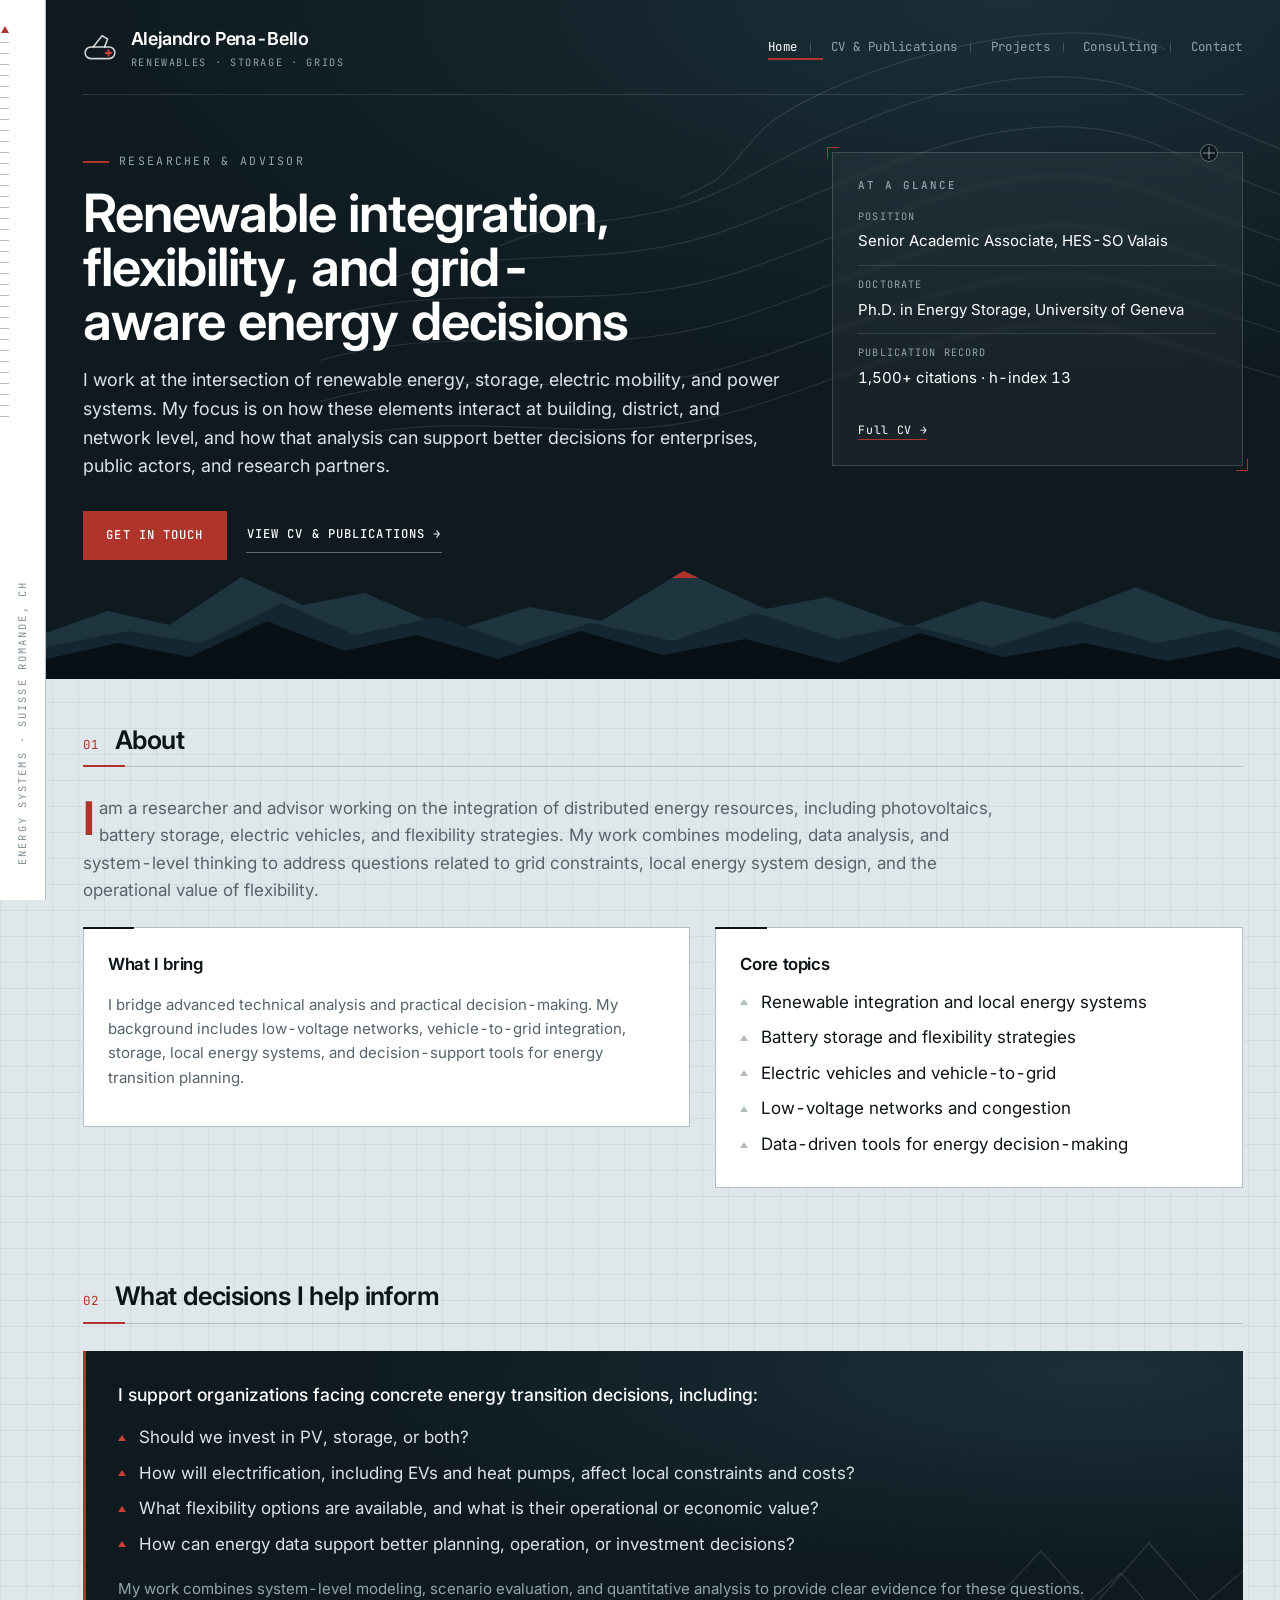
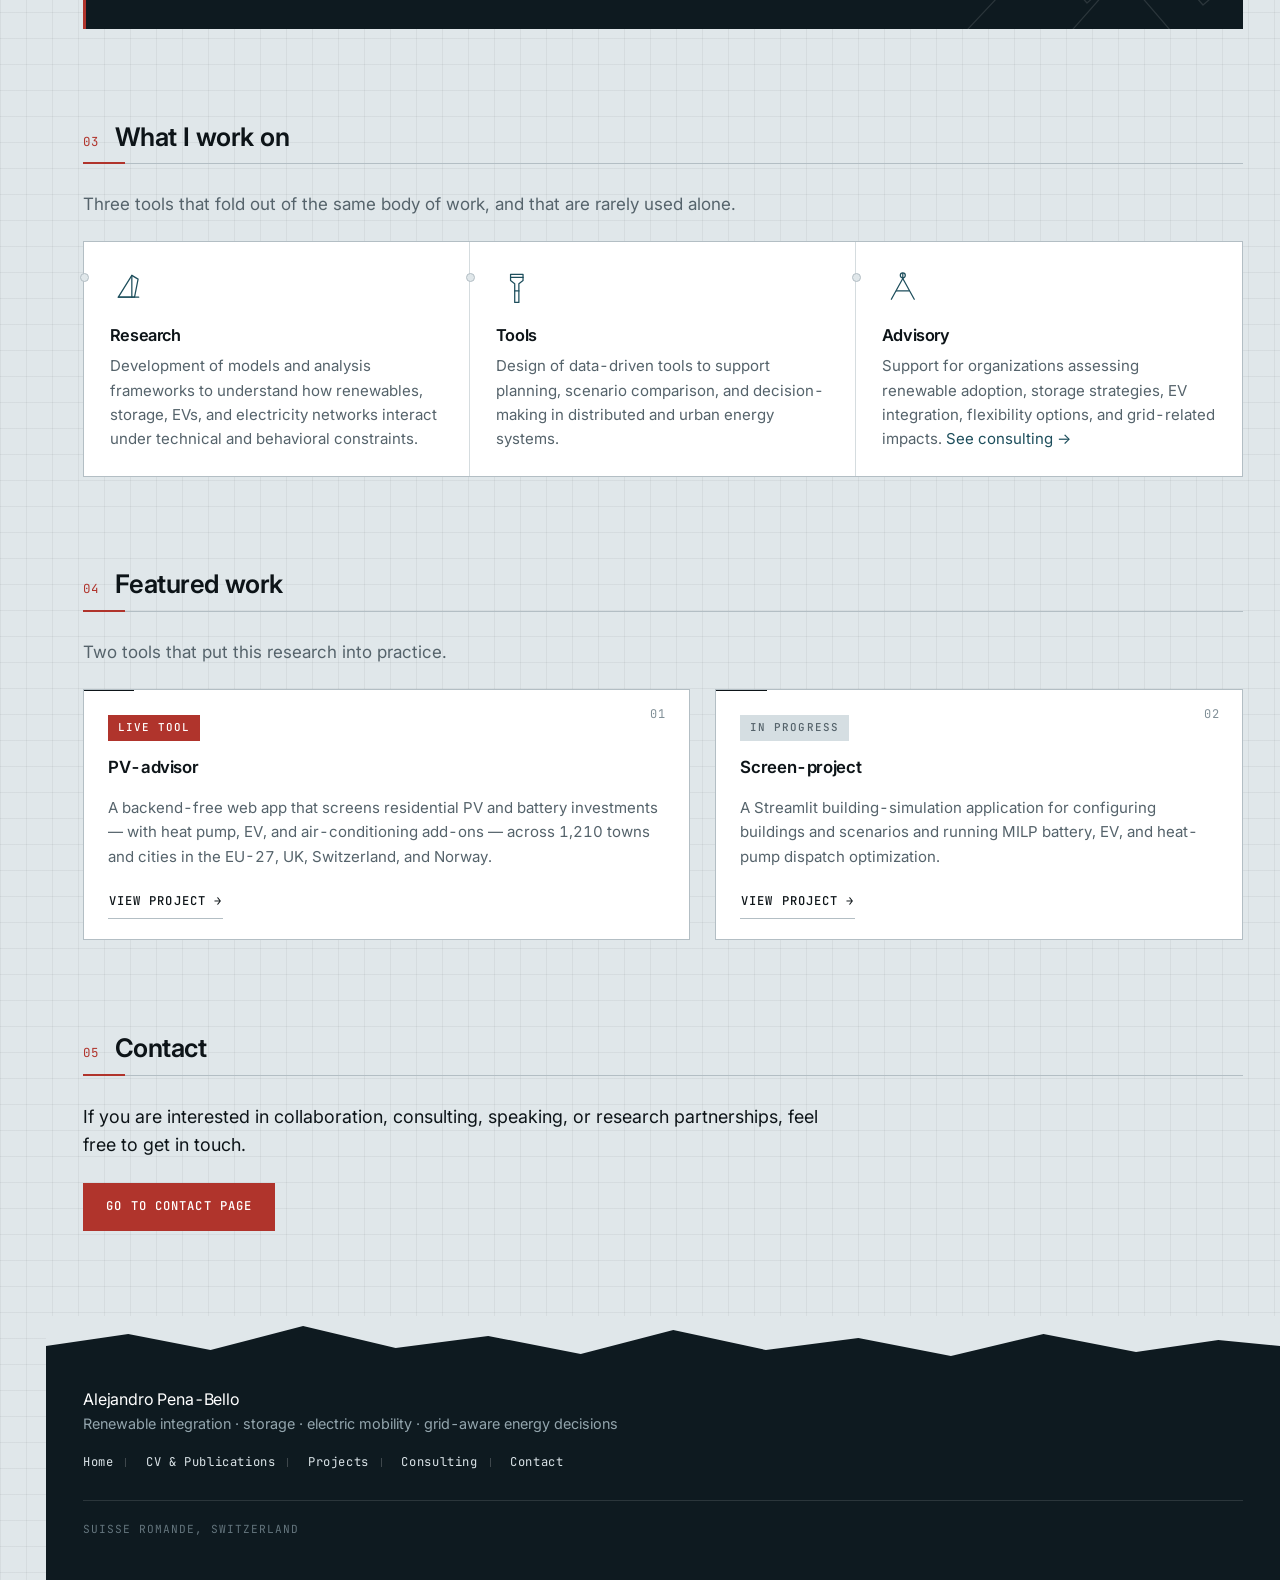
==== commit 2545db82: "updated v3 css" ====
--- a/index.html
+++ b/index.html
@@ -8,13 +8,13 @@
     name="description"
     content="Researcher and advisor working on renewable integration, storage, electric mobility, flexibility, and grid-aware energy decisions."
   />
-  <link rel="icon" type="image/svg+xml" href="assets/favicon.svg" />
-  <link rel="apple-touch-icon" href="assets/favicon.svg" />
+  <link rel="icon" type="image/svg+xml" href="assets/favicon.svg?v=2" />
+  <link rel="apple-touch-icon" href="assets/favicon.svg?v=2" />
   <meta name="theme-color" content="#0e1a20" />
   <link rel="preconnect" href="https://fonts.googleapis.com" />
   <link rel="preconnect" href="https://fonts.gstatic.com" crossorigin />
   <link href="https://fonts.googleapis.com/css2?family=Inter:wght@400;500;600;700&family=JetBrains+Mono:wght@400;500&display=swap" rel="stylesheet" />
-  <link rel="stylesheet" href="assets/styles.css" />
+  <link rel="stylesheet" href="assets/styles.css?v=3" />
 </head>
 <body>
   <div class="rail" aria-hidden="true"><span>Energy systems &middot; Suisse romande, CH</span></div>
--- a/assets/styles.css
+++ b/assets/styles.css
@@ -170,11 +170,14 @@
 }
 
 .intro, .lede {
-  max-width: var(--measure);
   color: var(--ink-soft);
   margin-bottom: 1.4rem;
 }
+.intro {
+  max-width: 58rem;
+}
 .lede {
+  max-width: var(--measure);
   font-size: 1.12rem;
   line-height: 1.6;
   color: var(--ink);
